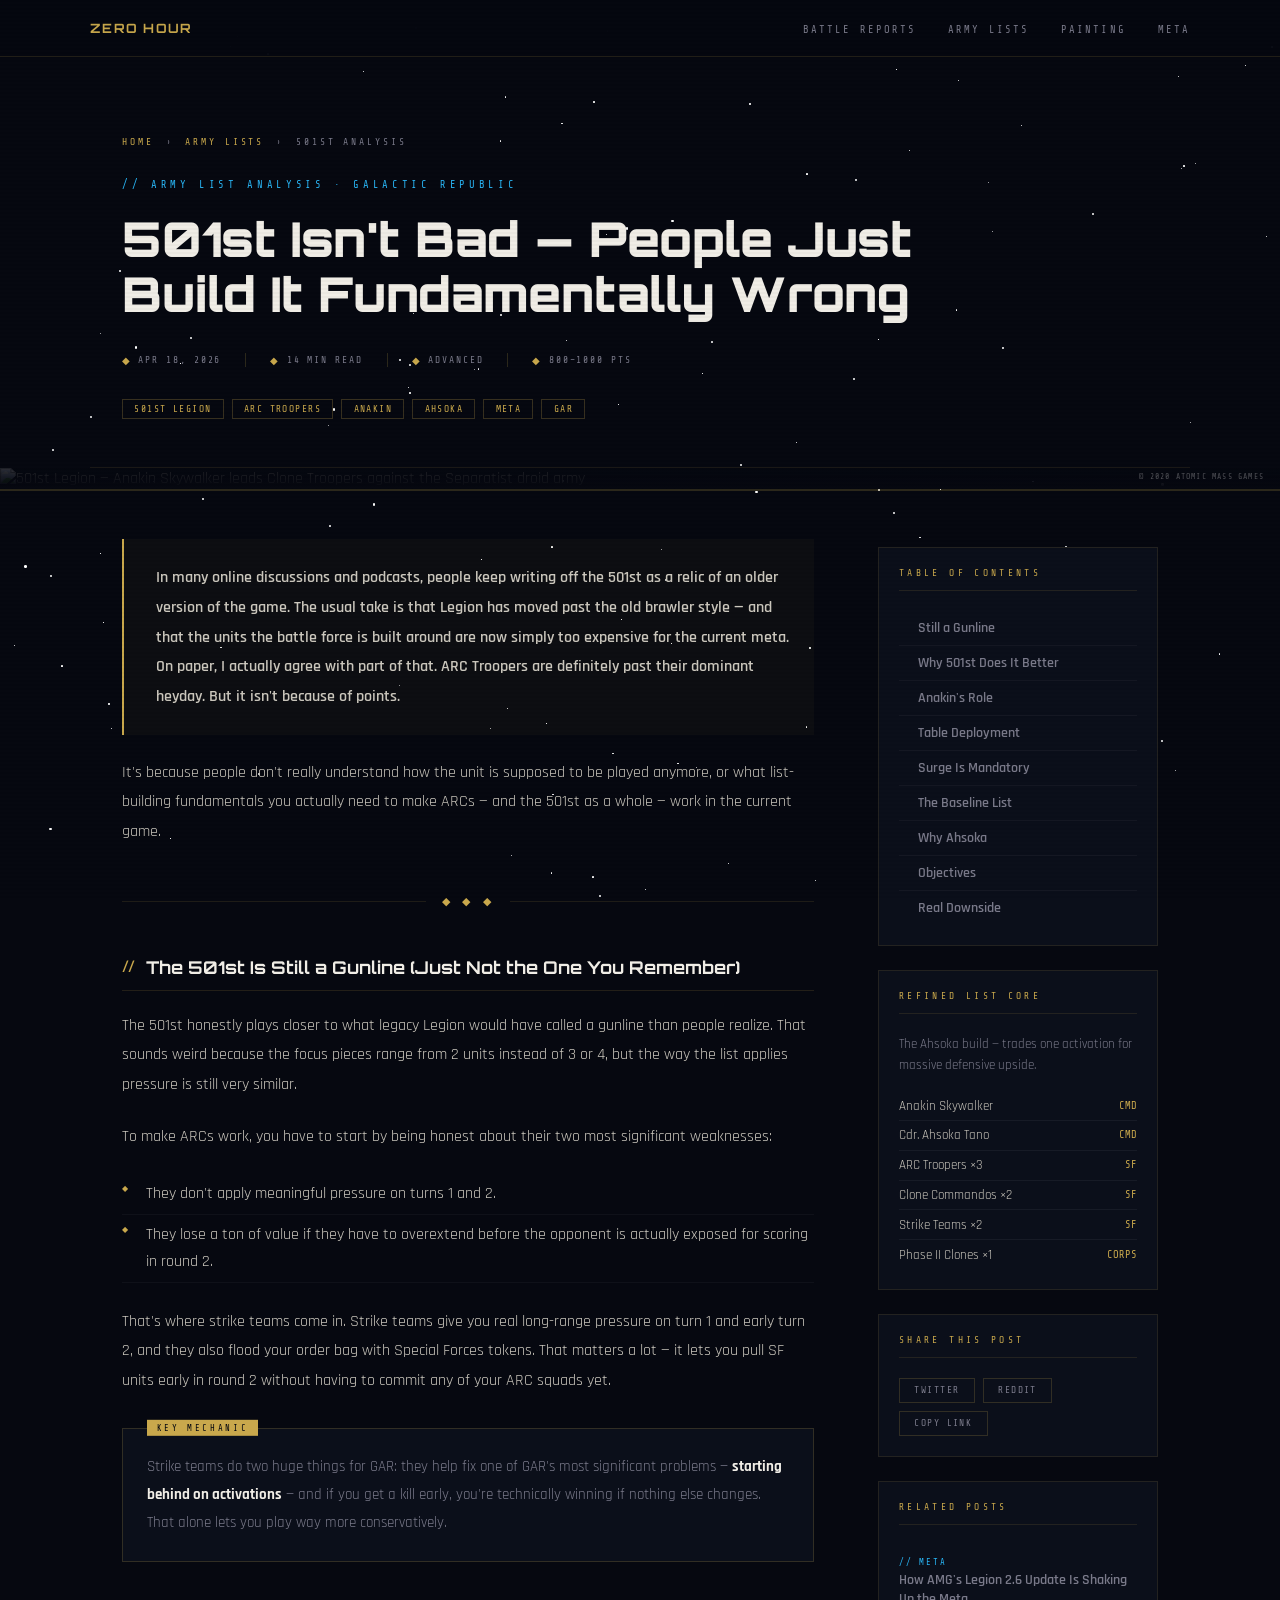
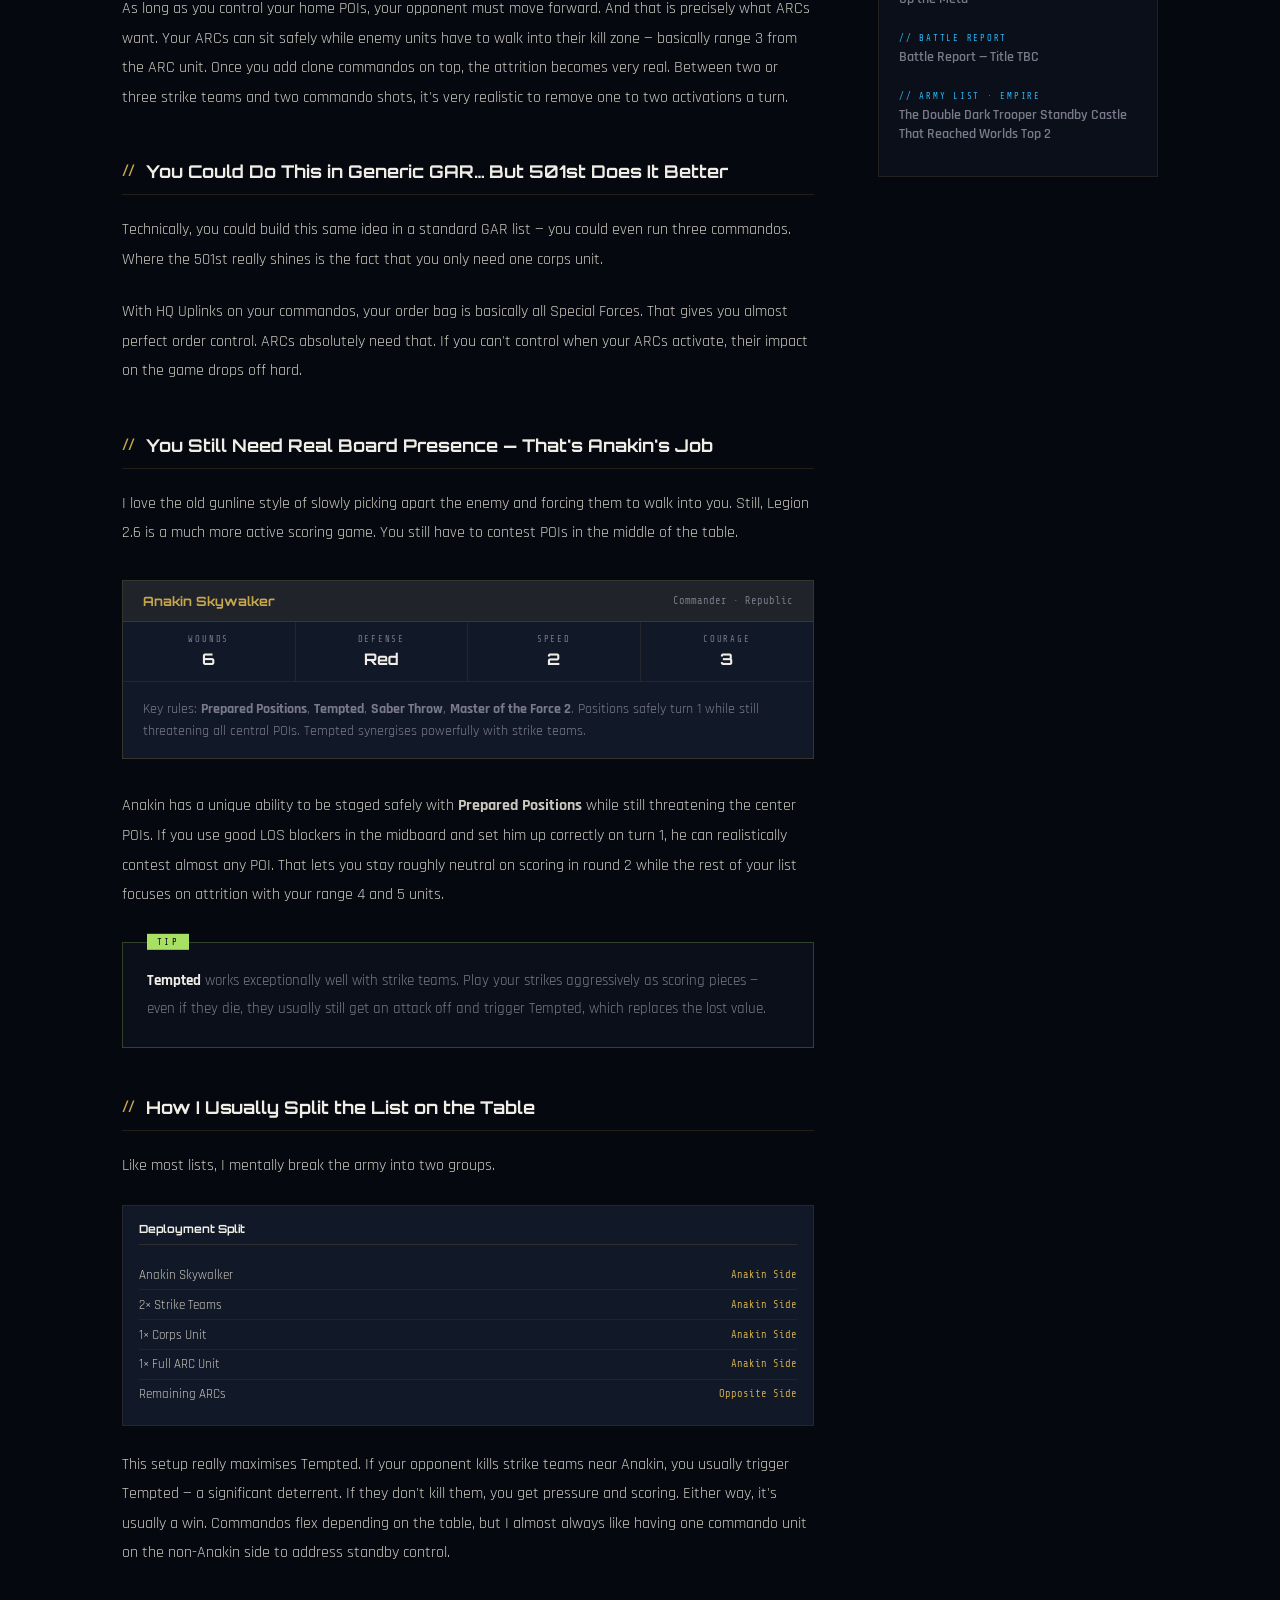
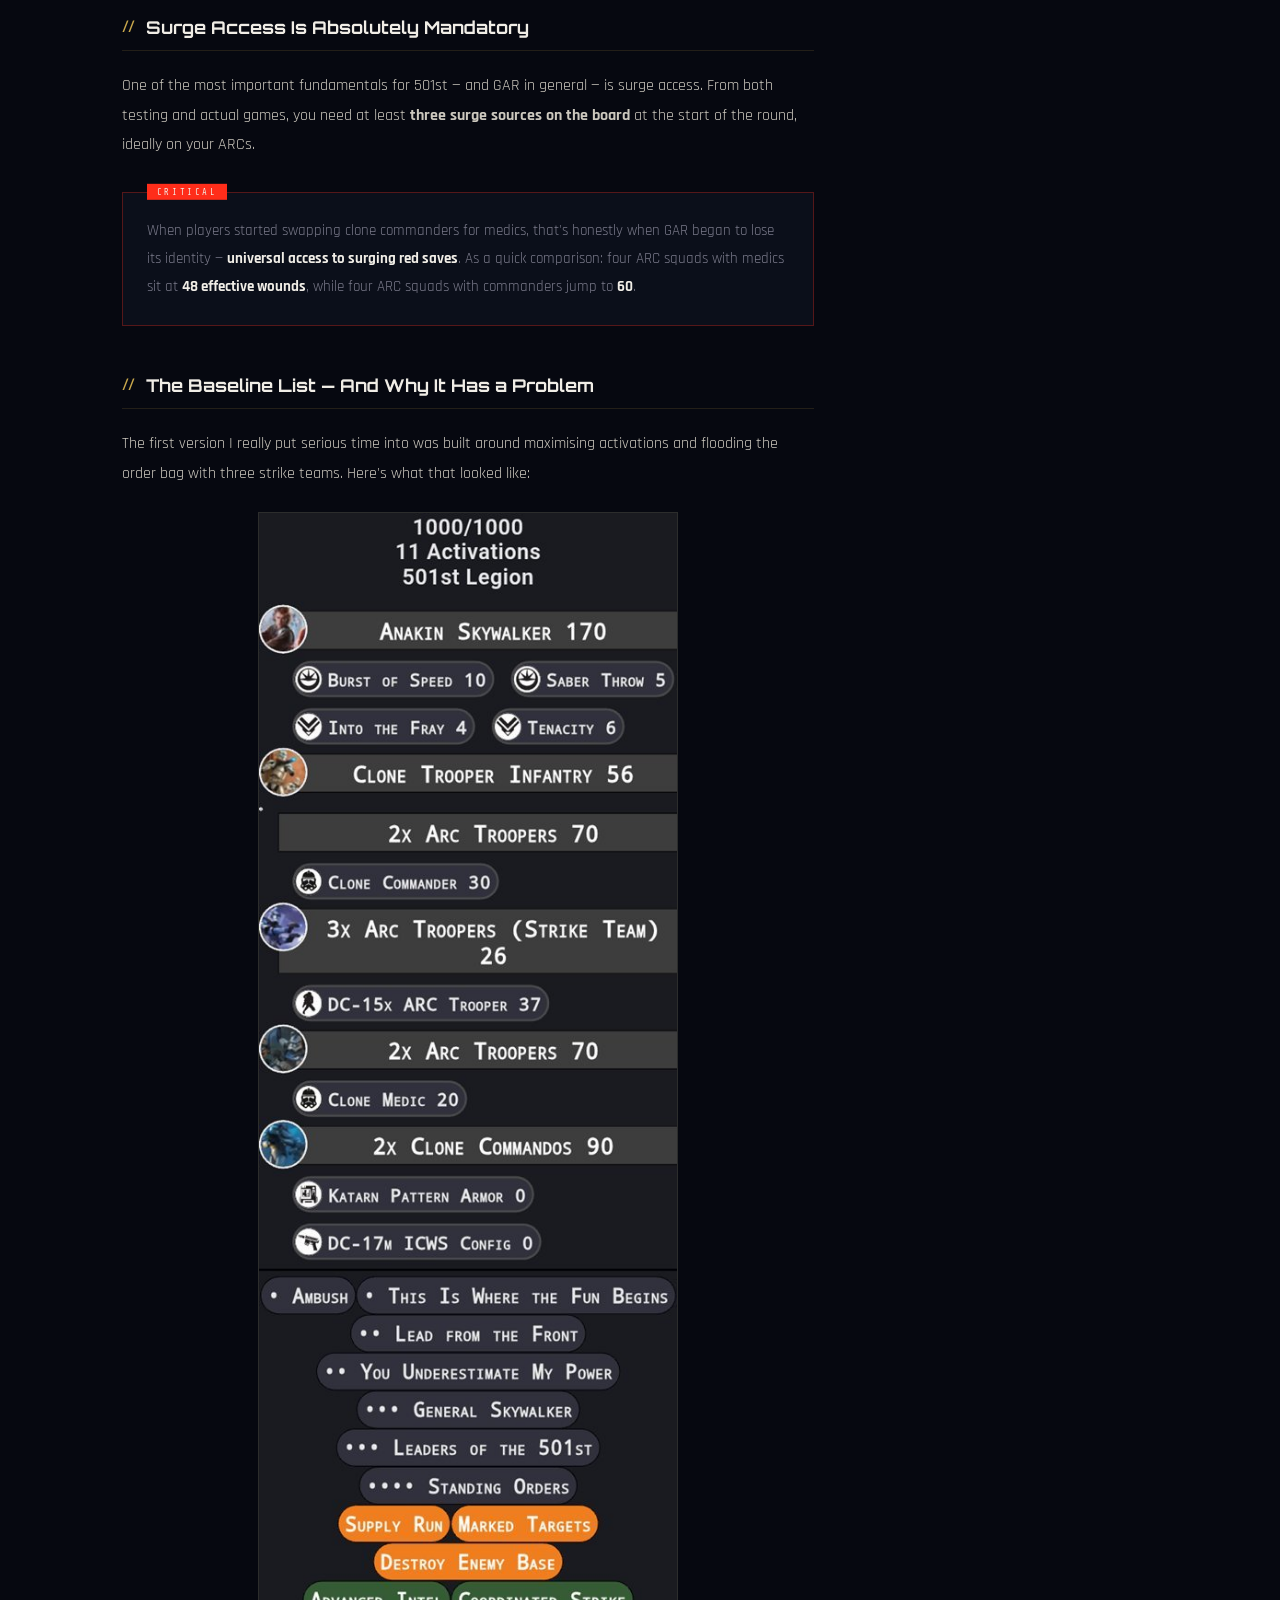
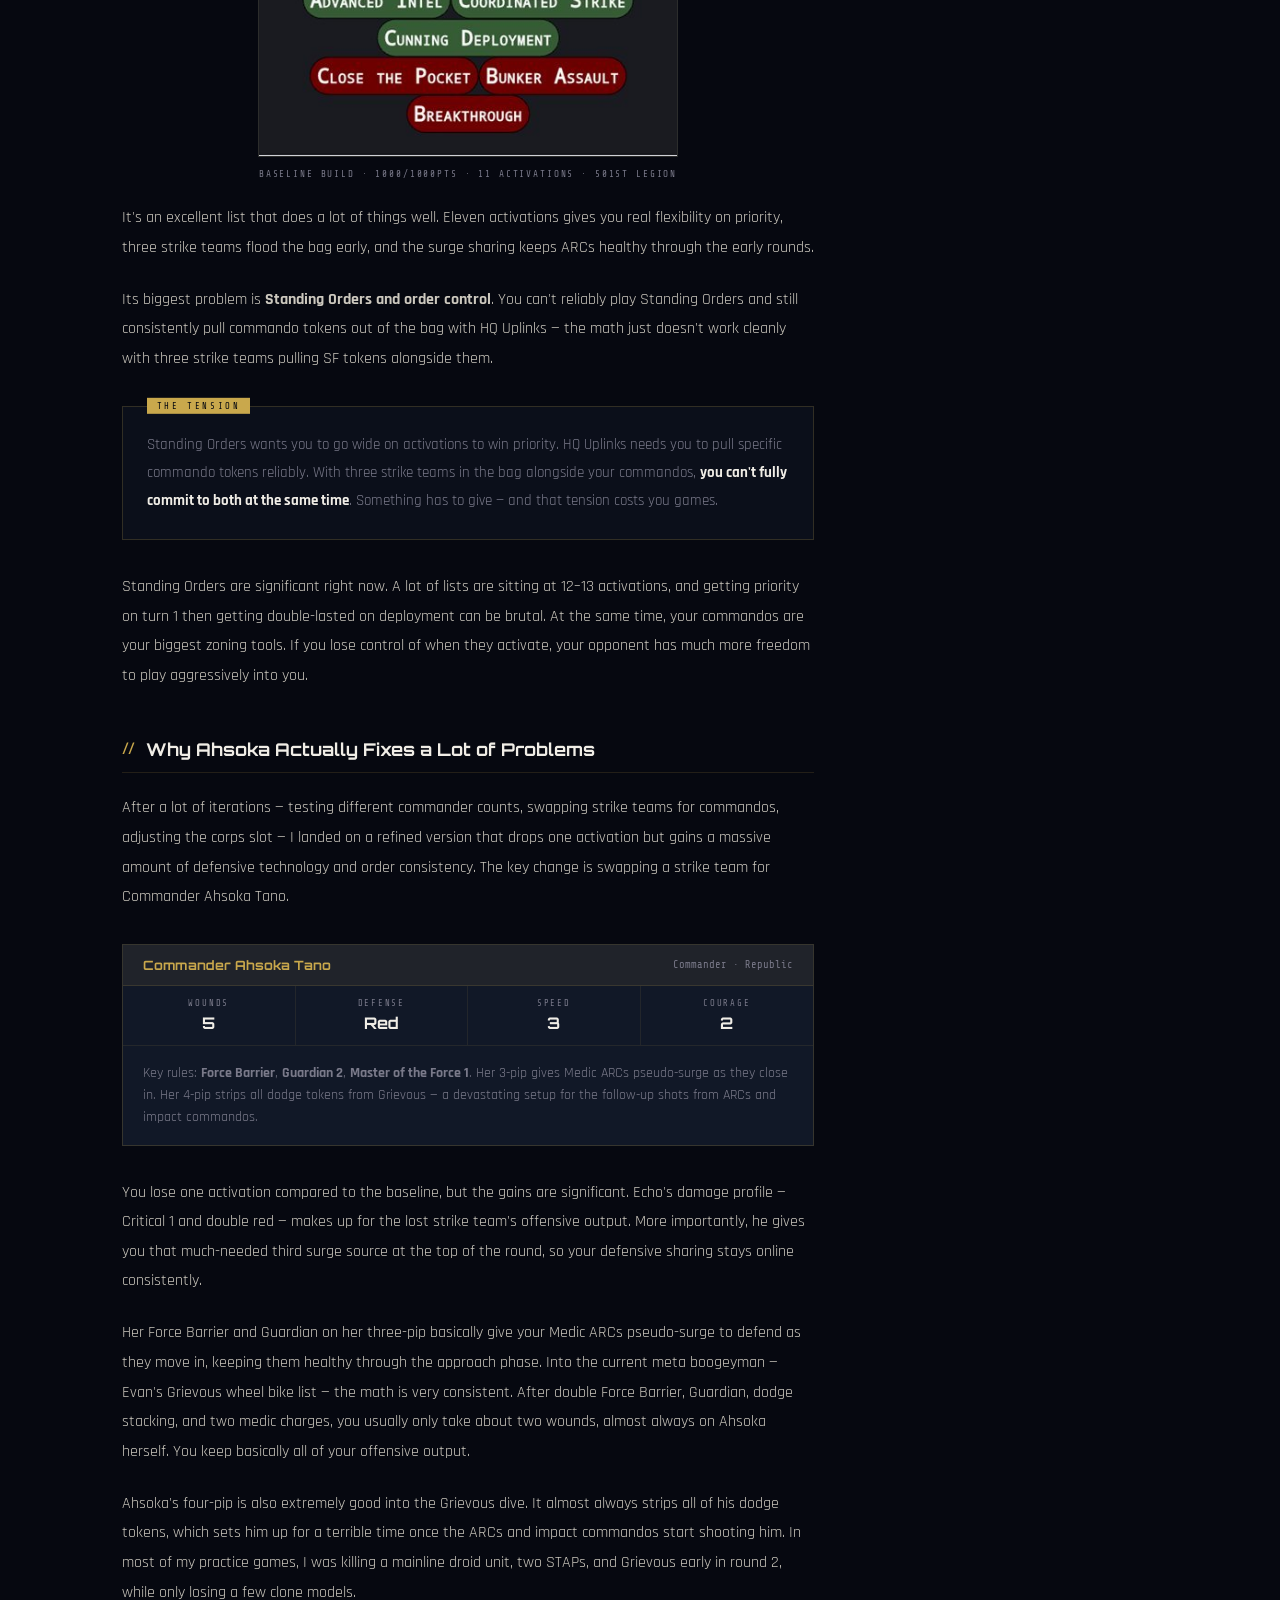
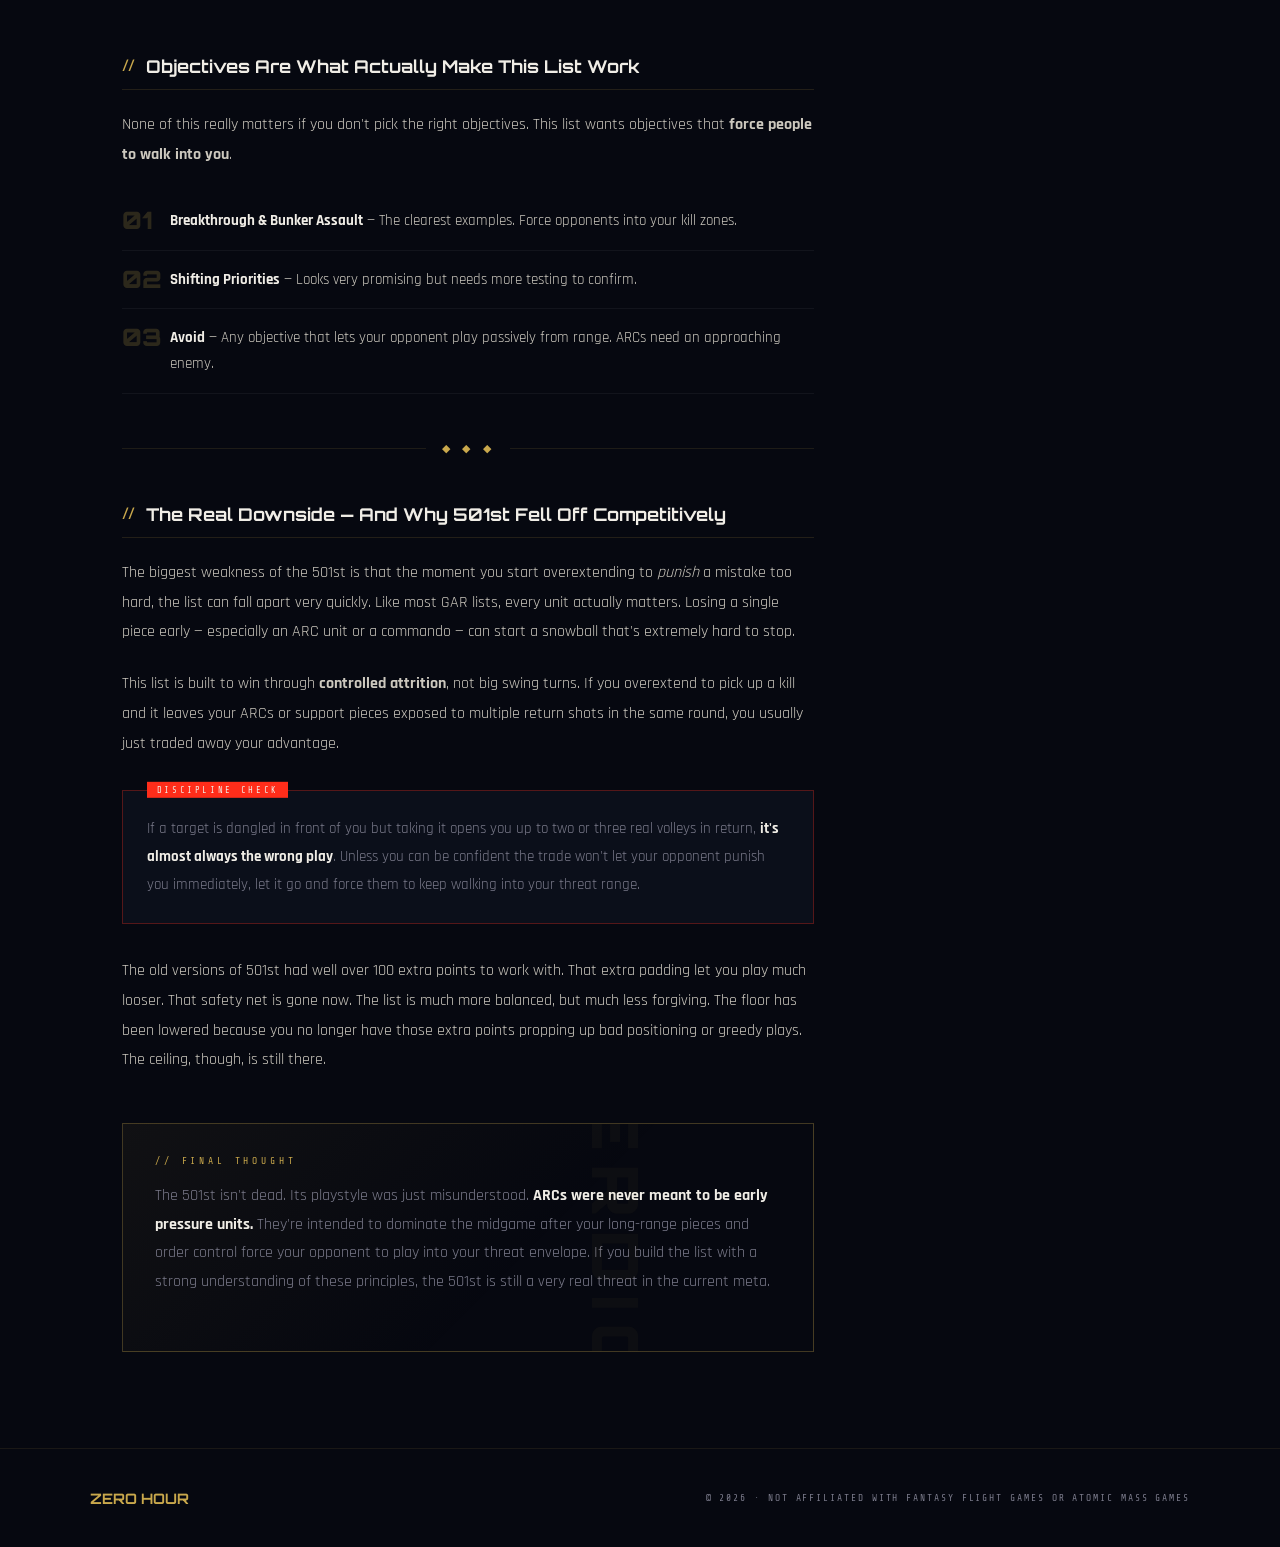
==== army-lists/501st-article.html @ 01aa6ca3 "Add files via upload" ====
<!DOCTYPE html>
<html lang="en">
<head>
<meta charset="UTF-8">
<meta name="viewport" content="width=device-width, initial-scale=1.0">
<title>501st Isn't Bad — Zero Hour</title>
<link href="https://fonts.googleapis.com/css2?family=Orbitron:wght@400;700;900&family=Rajdhani:wght@300;400;600;700&family=Share+Tech+Mono&display=swap" rel="stylesheet">
<link rel="stylesheet" href="../article.css">
</head>
<body>

<div id="starfield"></div>

<!-- NAV -->
<nav>
  <div class="nav-inner">
    <a href="../index.html" class="nav-logo">ZERO HOUR</a>
    <ul class="nav-links">
      <li><a href="../battle-reports/battle-reports.html">Battle Reports</a></li>
      <li><a href="army-lists.html">Army Lists</a></li>
      <li><a href="../painting/painting.html">Painting</a></li>
      <li><a href="../meta/meta.html">Meta</a></li>
    </ul>
  </div>
</nav>

<!-- HERO -->
<div class="article-hero">
  <div class="breadcrumb">
    <a href="../index.html">Home</a>
    <span class="breadcrumb-sep">›</span>
    <a href="army-lists.html">Army Lists</a>
    <span class="breadcrumb-sep">›</span>
    <span>501st Analysis</span>
  </div>

  <p class="article-category">// Army List Analysis · Galactic Republic</p>

  <h1 class="article-title">501st Isn't Bad — People Just Build It Fundamentally Wrong</h1>

  <div class="article-meta-row">
    <div class="meta-chip"><span class="meta-chip-icon">◆</span> APR 18, 2026</div>
    <div class="meta-divider"></div>
    <div class="meta-chip"><span class="meta-chip-icon">◆</span> 14 MIN READ</div>
    <div class="meta-divider"></div>
    <div class="meta-chip"><span class="meta-chip-icon">◆</span> ADVANCED</div>
    <div class="meta-divider"></div>
    <div class="meta-chip"><span class="meta-chip-icon">◆</span> 800–1000 PTS</div>
  </div>

  <div class="article-tags">
    <span class="atag">501st Legion</span>
    <span class="atag">ARC Troopers</span>
    <span class="atag">Anakin</span>
    <span class="atag">Ahsoka</span>
    <span class="atag">Meta</span>
    <span class="atag">GAR</span>
  </div>
</div>

<!-- HERO IMAGE -->
<div class="article-hero-image">
  <img src="../assets/images/501st.jpg" alt="501st Legion — Anakin Skywalker leads Clone Troopers against the Separatist droid army">
  <div class="image-credit">© 2020 ATOMIC MASS GAMES</div>
</div>

<!-- ARTICLE LAYOUT -->
<div class="article-layout">

  <!-- BODY -->
  <article class="article-body">

    <p class="article-lead">In many online discussions and podcasts, people keep writing off the 501st as a relic of an older version of the game. The usual take is that Legion has moved past the old brawler style — and that the units the battle force is built around are now simply too expensive for the current meta. On paper, I actually agree with part of that. ARC Troopers are definitely past their dominant heyday. But it isn't because of points.</p>

    <p>It's because people don't really understand how the unit is supposed to be played anymore, or what list-building fundamentals you actually need to make ARCs — and the 501st as a whole — work in the current game.</p>

    <div class="art-divider">
      <div class="art-divider-line"></div>
      <div class="art-divider-icon">◆ ◆ ◆</div>
      <div class="art-divider-line"></div>
    </div>

    <h2 id="gunline">The 501st Is Still a Gunline (Just Not the One You Remember)</h2>

    <p>The 501st honestly plays closer to what legacy Legion would have called a gunline than people realize. That sounds weird because the focus pieces range from 2 units instead of 3 or 4, but the way the list applies pressure is still very similar.</p>

    <p>To make ARCs work, you have to start by being honest about their two most significant weaknesses:</p>

    <ul>
      <li>They don't apply meaningful pressure on turns 1 and 2.</li>
      <li>They lose a ton of value if they have to overextend before the opponent is actually exposed for scoring in round 2.</li>
    </ul>

    <p>That's where strike teams come in. Strike teams give you real long-range pressure on turn 1 and early turn 2, and they also flood your order bag with Special Forces tokens. That matters a lot — it lets you pull SF units early in round 2 without having to commit any of your ARC squads yet.</p>

    <div class="callout" data-label="KEY MECHANIC">
      <p>Strike teams do two huge things for GAR: they help fix one of GAR's most significant problems — <strong>starting behind on activations</strong> — and if you get a kill early, you're technically winning if nothing else changes. That alone lets you play way more conservatively.</p>
    </div>

    <p>As long as you control your home POIs, your opponent must move forward. And that is precisely what ARCs want. Your ARCs can sit safely while enemy units have to walk into their kill zone — basically range 3 from the ARC unit. Once you add clone commandos on top, the attrition becomes very real. Between two or three strike teams and two commando shots, it's very realistic to remove one to two activations a turn.</p>

    <h2 id="order">You Could Do This in Generic GAR… But 501st Does It Better</h2>

    <p>Technically, you could build this same idea in a standard GAR list — you could even run three commandos. Where the 501st really shines is the fact that you only need one corps unit.</p>

    <p>With HQ Uplinks on your commandos, your order bag is basically all Special Forces. That gives you almost perfect order control. ARCs absolutely need that. If you can't control when your ARCs activate, their impact on the game drops off hard.</p>

    <h2 id="anakin">You Still Need Real Board Presence — That's Anakin's Job</h2>

    <p>I love the old gunline style of slowly picking apart the enemy and forcing them to walk into you. Still, Legion 2.6 is a much more active scoring game. You still have to contest POIs in the middle of the table.</p>

    <div class="stat-block">
      <div class="stat-block-header">
        <span class="stat-block-title">Anakin Skywalker</span>
        <span class="stat-block-pts">Commander · Republic</span>
      </div>
      <div class="stat-grid">
        <div class="stat-cell"><div class="stat-label">Wounds</div><div class="stat-val">6</div></div>
        <div class="stat-cell"><div class="stat-label">Defense</div><div class="stat-val">Red</div></div>
        <div class="stat-cell"><div class="stat-label">Speed</div><div class="stat-val">2</div></div>
        <div class="stat-cell"><div class="stat-label">Courage</div><div class="stat-val">3</div></div>
      </div>
      <div class="stat-body">Key rules: <strong>Prepared Positions</strong>, <strong>Tempted</strong>, <strong>Saber Throw</strong>, <strong>Master of the Force 2</strong>. Positions safely turn 1 while still threatening all central POIs. Tempted synergises powerfully with strike teams.</div>
    </div>

    <p>Anakin has a unique ability to be staged safely with <strong>Prepared Positions</strong> while still threatening the center POIs. If you use good LOS blockers in the midboard and set him up correctly on turn 1, he can realistically contest almost any POI. That lets you stay roughly neutral on scoring in round 2 while the rest of your list focuses on attrition with your range 4 and 5 units.</p>

    <div class="callout callout-tip" data-label="TIP">
      <p><strong>Tempted</strong> works exceptionally well with strike teams. Play your strikes aggressively as scoring pieces — even if they die, they usually still get an attack off and trigger Tempted, which replaces the lost value.</p>
    </div>

    <h2 id="deployment">How I Usually Split the List on the Table</h2>

    <p>Like most lists, I mentally break the army into two groups.</p>

    <div class="list-card">
      <div class="list-card-title">Deployment Split</div>
      <div class="list-entry"><span class="list-entry-name">Anakin Skywalker</span><span class="list-entry-pts">Anakin Side</span></div>
      <div class="list-entry"><span class="list-entry-name">2× Strike Teams</span><span class="list-entry-pts">Anakin Side</span></div>
      <div class="list-entry"><span class="list-entry-name">1× Corps Unit</span><span class="list-entry-pts">Anakin Side</span></div>
      <div class="list-entry"><span class="list-entry-name">1× Full ARC Unit</span><span class="list-entry-pts">Anakin Side</span></div>
      <div class="list-entry"><span class="list-entry-name">Remaining ARCs</span><span class="list-entry-pts">Opposite Side</span></div>
    </div>

    <p>This setup really maximises Tempted. If your opponent kills strike teams near Anakin, you usually trigger Tempted — a significant deterrent. If they don't kill them, you get pressure and scoring. Either way, it's usually a win. Commandos flex depending on the table, but I almost always like having one commando unit on the non-Anakin side to address standby control.</p>

    <h2 id="surge">Surge Access Is Absolutely Mandatory</h2>

    <p>One of the most important fundamentals for 501st — and GAR in general — is surge access. From both testing and actual games, you need at least <strong>three surge sources on the board</strong> at the start of the round, ideally on your ARCs.</p>

    <div class="callout callout-warning" data-label="CRITICAL">
      <p>When players started swapping clone commanders for medics, that's honestly when GAR began to lose its identity — <strong>universal access to surging red saves</strong>. As a quick comparison: four ARC squads with medics sit at <strong>48 effective wounds</strong>, while four ARC squads with commanders jump to <strong>60</strong>.</p>
    </div>

    <h2 id="baseline">The Baseline List — And Why It Has a Problem</h2>

    <p>The first version I really put serious time into was built around maximising activations and flooding the order bag with three strike teams. Here's what that looked like:</p>

    <div class="list-image-wrap">
      <img src="../assets/list-images/list-baseline.png" alt="Baseline 501st list — 1000 points, 11 activations">
      <div class="list-image-caption">Baseline build · 1000/1000pts · 11 Activations · 501st Legion</div>
    </div>

    <p>It's an excellent list that does a lot of things well. Eleven activations gives you real flexibility on priority, three strike teams flood the bag early, and the surge sharing keeps ARCs healthy through the early rounds.</p>

    <p>Its biggest problem is <strong>Standing Orders and order control</strong>. You can't reliably play Standing Orders and still consistently pull commando tokens out of the bag with HQ Uplinks — the math just doesn't work cleanly with three strike teams pulling SF tokens alongside them.</p>

    <div class="callout" data-label="THE TENSION">
      <p>Standing Orders wants you to go wide on activations to win priority. HQ Uplinks needs you to pull specific commando tokens reliably. With three strike teams in the bag alongside your commandos, <strong>you can't fully commit to both at the same time</strong>. Something has to give — and that tension costs you games.</p>
    </div>

    <p>Standing Orders are significant right now. A lot of lists are sitting at 12–13 activations, and getting priority on turn 1 then getting double-lasted on deployment can be brutal. At the same time, your commandos are your biggest zoning tools. If you lose control of when they activate, your opponent has much more freedom to play aggressively into you.</p>

    <h2 id="ahsoka">Why Ahsoka Actually Fixes a Lot of Problems</h2>

    <p>After a lot of iterations — testing different commander counts, swapping strike teams for commandos, adjusting the corps slot — I landed on a refined version that drops one activation but gains a massive amount of defensive technology and order consistency. The key change is swapping a strike team for Commander Ahsoka Tano.</p>

    <div class="stat-block">
      <div class="stat-block-header">
        <span class="stat-block-title">Commander Ahsoka Tano</span>
        <span class="stat-block-pts">Commander · Republic</span>
      </div>
      <div class="stat-grid">
        <div class="stat-cell"><div class="stat-label">Wounds</div><div class="stat-val">5</div></div>
        <div class="stat-cell"><div class="stat-label">Defense</div><div class="stat-val">Red</div></div>
        <div class="stat-cell"><div class="stat-label">Speed</div><div class="stat-val">3</div></div>
        <div class="stat-cell"><div class="stat-label">Courage</div><div class="stat-val">2</div></div>
      </div>
      <div class="stat-body">Key rules: <strong>Force Barrier</strong>, <strong>Guardian 2</strong>, <strong>Master of the Force 1</strong>. Her 3-pip gives Medic ARCs pseudo-surge as they close in. Her 4-pip strips all dodge tokens from Grievous — a devastating setup for the follow-up shots from ARCs and impact commandos.</div>
    </div>

    <p>You lose one activation compared to the baseline, but the gains are significant. Echo's damage profile — Critical 1 and double red — makes up for the lost strike team's offensive output. More importantly, he gives you that much-needed third surge source at the top of the round, so your defensive sharing stays online consistently.</p>

    <p>Her Force Barrier and Guardian on her three-pip basically give your Medic ARCs pseudo-surge to defend as they move in, keeping them healthy through the approach phase. Into the current meta boogeyman — Evan's Grievous wheel bike list — the math is very consistent. After double Force Barrier, Guardian, dodge stacking, and two medic charges, you usually only take about two wounds, almost always on Ahsoka herself. You keep basically all of your offensive output.</p>

    <p>Ahsoka's four-pip is also extremely good into the Grievous dive. It almost always strips all of his dodge tokens, which sets him up for a terrible time once the ARCs and impact commandos start shooting him. In most of my practice games, I was killing a mainline droid unit, two STAPs, and Grievous early in round 2, while only losing a few clone models.</p>

    <h2 id="objectives">Objectives Are What Actually Make This List Work</h2>

    <p>None of this really matters if you don't pick the right objectives. This list wants objectives that <strong>force people to walk into you</strong>.</p>

    <div class="key-point">
      <div class="key-num">01</div>
      <div class="key-text"><strong>Breakthrough & Bunker Assault</strong> — The clearest examples. Force opponents into your kill zones.</div>
    </div>
    <div class="key-point">
      <div class="key-num">02</div>
      <div class="key-text"><strong>Shifting Priorities</strong> — Looks very promising but needs more testing to confirm.</div>
    </div>
    <div class="key-point">
      <div class="key-num">03</div>
      <div class="key-text"><strong>Avoid</strong> — Any objective that lets your opponent play passively from range. ARCs need an approaching enemy.</div>
    </div>

    <div class="art-divider">
      <div class="art-divider-line"></div>
      <div class="art-divider-icon">◆ ◆ ◆</div>
      <div class="art-divider-line"></div>
    </div>

    <h2 id="downside">The Real Downside — And Why 501st Fell Off Competitively</h2>

    <p>The biggest weakness of the 501st is that the moment you start overextending to <em>punish</em> a mistake too hard, the list can fall apart very quickly. Like most GAR lists, every unit actually matters. Losing a single piece early — especially an ARC unit or a commando — can start a snowball that's extremely hard to stop.</p>

    <p>This list is built to win through <strong>controlled attrition</strong>, not big swing turns. If you overextend to pick up a kill and it leaves your ARCs or support pieces exposed to multiple return shots in the same round, you usually just traded away your advantage.</p>

    <div class="callout callout-warning" data-label="DISCIPLINE CHECK">
      <p>If a target is dangled in front of you but taking it opens you up to two or three real volleys in return, <strong>it's almost always the wrong play</strong>. Unless you can be confident the trade won't let your opponent punish you immediately, let it go and force them to keep walking into your threat range.</p>
    </div>

    <p>The old versions of 501st had well over 100 extra points to work with. That extra padding let you play much looser. That safety net is gone now. The list is much more balanced, but much less forgiving. The floor has been lowered because you no longer have those extra points propping up bad positioning or greedy plays. The ceiling, though, is still there.</p>

    <div class="verdict">
      <div class="verdict-label">// Final Thought</div>
      <p>The 501st isn't dead. Its playstyle was just misunderstood. <strong>ARCs were never meant to be early pressure units.</strong> They're intended to dominate the midgame after your long-range pieces and order control force your opponent to play into your threat envelope. If you build the list with a strong understanding of these principles, the 501st is still a very real threat in the current meta.</p>
    </div>

  </article>

  <!-- SIDEBAR -->
  <aside class="article-sidebar">
    <div class="sidebar-widget">
      <div class="widget-label">Table of Contents</div>
      <ul class="toc-list">
        <li class="toc-item"><a href="#gunline">Still a Gunline</a></li>
        <li class="toc-item"><a href="#order">Why 501st Does It Better</a></li>
        <li class="toc-item"><a href="#anakin">Anakin's Role</a></li>
        <li class="toc-item"><a href="#deployment">Table Deployment</a></li>
        <li class="toc-item"><a href="#surge">Surge Is Mandatory</a></li>
        <li class="toc-item"><a href="#baseline">The Baseline List</a></li>
        <li class="toc-item"><a href="#ahsoka">Why Ahsoka</a></li>
        <li class="toc-item"><a href="#objectives">Objectives</a></li>
        <li class="toc-item"><a href="#downside">Real Downside</a></li>
      </ul>
    </div>

    <div class="sidebar-widget">
      <div class="widget-label">Refined List Core</div>
      <div style="font-size:0.8rem;color:var(--text-dim);margin-bottom:1rem;line-height:1.6;">The Ahsoka build — trades one activation for massive defensive upside.</div>
      <div class="list-entry"><span class="list-entry-name">Anakin Skywalker</span><span class="list-entry-pts">CMD</span></div>
      <div class="list-entry"><span class="list-entry-name">Cdr. Ahsoka Tano</span><span class="list-entry-pts">CMD</span></div>
      <div class="list-entry"><span class="list-entry-name">ARC Troopers ×3</span><span class="list-entry-pts">SF</span></div>
      <div class="list-entry"><span class="list-entry-name">Clone Commandos ×2</span><span class="list-entry-pts">SF</span></div>
      <div class="list-entry"><span class="list-entry-name">Strike Teams ×2</span><span class="list-entry-pts">SF</span></div>
      <div class="list-entry"><span class="list-entry-name">Phase II Clones ×1</span><span class="list-entry-pts">CORPS</span></div>
    </div>

    <div class="sidebar-widget">
      <div class="widget-label">Share This Post</div>
      <div class="share-row">
        <button class="share-btn">Twitter</button>
        <button class="share-btn">Reddit</button>
        <button class="share-btn">Copy Link</button>
      </div>
    </div>

    <div class="sidebar-widget">
      <div class="widget-label">Related Posts</div>
      <a href="../pages/meta-pending.html" style="text-decoration:none;">
        <div class="related-post">
          <div class="related-cat">// Meta</div>
          <div class="related-title">How AMG's Legion 2.6 Update Is Shaking Up the Meta</div>
        </div>
      </a>
      <a href="../pages/battle-report-pending.html" style="text-decoration:none;">
        <div class="related-post">
          <div class="related-cat">// Battle Report</div>
          <div class="related-title">Battle Report — Title TBC</div>
        </div>
      </a>
      <a href="../pages/darktrooper-pending.html" style="text-decoration:none;">
        <div class="related-post">
          <div class="related-cat">// Army List · Empire</div>
          <div class="related-title">The Double Dark Trooper Standby Castle That Reached Worlds Top 2</div>
        </div>
      </a>
    </div>
  </aside>

</div>

<footer>
  <div class="footer-inner">
    <div class="footer-logo">ZERO HOUR</div>
    <div class="footer-copy">© 2026 · NOT AFFILIATED WITH FANTASY FLIGHT GAMES OR ATOMIC MASS GAMES</div>
  </div>
</footer>

<script>
  const sf = document.getElementById('starfield');
  for (let i = 0; i < 120; i++) {
    const s = document.createElement('div');
    s.className = 'star';
    const sz = Math.random() * 2 + 0.4;
    s.style.cssText = `width:${sz}px;height:${sz}px;left:${Math.random()*100}%;top:${Math.random()*100}%;--d:${(Math.random()*5+2).toFixed(1)}s;--delay:-${(Math.random()*8).toFixed(1)}s;--min:${(Math.random()*0.1).toFixed(2)};--max:${(Math.random()*0.5+0.2).toFixed(2)};`;
    sf.appendChild(s);
  }
  const obs = new IntersectionObserver(entries => {
    entries.forEach(e => {
      if (e.isIntersecting) {
        e.target.style.opacity = '1';
        e.target.style.transform = 'translateY(0)';
        obs.unobserve(e.target);
      }
    });
  }, { threshold: 0.1 });
  document.querySelectorAll('.callout, .stat-block, .verdict, .list-card, .list-image-wrap').forEach(el => {
    el.style.opacity = '0';
    el.style.transform = 'translateY(16px)';
    el.style.transition = 'opacity 0.5s ease, transform 0.5s ease';
    obs.observe(el);
  });
  const sections = document.querySelectorAll('[id]');
  const tocLinks = document.querySelectorAll('.toc-item a');
  window.addEventListener('scroll', () => {
    let current = '';
    sections.forEach(s => { if (window.scrollY >= s.offsetTop - 120) current = s.id; });
    tocLinks.forEach(a => { a.style.color = a.getAttribute('href') === `#${current}` ? 'var(--gold)' : ''; });
  });
</script>
</body>
</html>
---- article.css ----
/*
 * ZERO HOUR — Star Wars Legion Blog
 * Shared Article Stylesheet
 * Link this file in every article: <link rel="stylesheet" href="article.css">
 * Also link Google Fonts in your <head>:
 * <link href="https://fonts.googleapis.com/css2?family=Orbitron:wght@400;700;900&family=Rajdhani:wght@300;400;600;700&family=Share+Tech+Mono&display=swap" rel="stylesheet">
 */

/* ============================================================
   TOKENS & RESET
============================================================ */
*, *::before, *::after { box-sizing: border-box; margin: 0; padding: 0; }

:root {
  --gold: #c9a84c;
  --gold-bright: #f0cc6e;
  --red: #c0392b;
  --red-glow: #ff2d1a;
  --blue-glow: #29b6f6;
  --green: #a8e063;
  --dark: #060810;
  --dark2: #0b0f1a;
  --dark3: #111827;
  --text: #ccc8be;
  --text-dim: #7a7a8a;
  --white: #f0ede6;
}

html { scroll-behavior: smooth; }
body { font-family: 'Rajdhani', sans-serif; background: var(--dark); color: var(--text); overflow-x: hidden; }

/* ============================================================
   SCANLINES
============================================================ */
body::after {
  content: '';
  position: fixed; inset: 0; z-index: 1000; pointer-events: none;
  background: repeating-linear-gradient(0deg, transparent, transparent 2px, rgba(0,0,0,0.025) 2px, rgba(0,0,0,0.025) 4px);
}

/* ============================================================
   STARFIELD
============================================================ */
#starfield { position: fixed; inset: 0; z-index: 0; pointer-events: none; }
.star { position: absolute; border-radius: 50%; background: white; animation: twinkle var(--d, 3s) ease-in-out infinite var(--delay, 0s); }
@keyframes twinkle { 0%,100%{opacity:var(--min,0.1)} 50%{opacity:var(--max,0.7)} }

/* ============================================================
   NAV
============================================================ */
nav {
  position: sticky; top: 0; z-index: 100;
  background: rgba(6,8,16,0.95);
  backdrop-filter: blur(20px);
  border-bottom: 1px solid rgba(201,168,76,0.15);
  padding: 0 2rem;
}
.nav-inner { max-width: 1100px; margin: 0 auto; display: flex; align-items: center; justify-content: space-between; height: 56px; }
.nav-logo { font-family: 'Orbitron', monospace; font-size: 0.8rem; font-weight: 700; letter-spacing: 0.1em; color: var(--gold); text-decoration: none; }
.nav-links { display: flex; gap: 2rem; list-style: none; }
.nav-links a { font-family: 'Share Tech Mono', monospace; font-size: 0.65rem; letter-spacing: 0.2em; text-transform: uppercase; color: var(--text-dim); text-decoration: none; transition: color 0.2s; }
.nav-links a:hover { color: var(--gold); }

/* ============================================================
   ARTICLE HERO
============================================================ */
.article-hero { position: relative; z-index: 10; padding: 5rem 2rem 3rem; max-width: 1100px; margin: 0 auto; border-bottom: 1px solid rgba(201,168,76,0.1); }

.breadcrumb { font-family: 'Share Tech Mono', monospace; font-size: 0.6rem; letter-spacing: 0.3em; color: var(--text-dim); text-transform: uppercase; margin-bottom: 2rem; display: flex; align-items: center; gap: 0.75rem; }
.breadcrumb a { color: var(--gold); text-decoration: none; }
.breadcrumb-sep { color: var(--text-dim); }

.article-category { font-family: 'Share Tech Mono', monospace; font-size: 0.65rem; letter-spacing: 0.35em; color: var(--blue-glow); text-transform: uppercase; margin-bottom: 1.25rem; }

.article-title { font-family: 'Orbitron', monospace; font-size: clamp(1.6rem, 4vw, 3rem); font-weight: 900; line-height: 1.15; color: var(--white); max-width: 800px; margin-bottom: 2rem; opacity: 0; animation: fadeUp 0.7s ease forwards 0.1s; }

.article-meta-row { display: flex; flex-wrap: wrap; align-items: center; gap: 1.5rem; margin-bottom: 2rem; opacity: 0; animation: fadeUp 0.7s ease forwards 0.25s; }
.meta-chip { font-family: 'Share Tech Mono', monospace; font-size: 0.6rem; letter-spacing: 0.2em; color: var(--text-dim); text-transform: uppercase; display: flex; align-items: center; gap: 0.4rem; }
.meta-chip-icon { color: var(--gold); }
.meta-divider { width: 1px; height: 14px; background: rgba(201,168,76,0.2); }

.article-tags { display: flex; gap: 0.5rem; flex-wrap: wrap; opacity: 0; animation: fadeUp 0.7s ease forwards 0.4s; }
.atag { font-family: 'Share Tech Mono', monospace; font-size: 0.6rem; letter-spacing: 0.15em; padding: 0.25rem 0.7rem; border: 1px solid rgba(201,168,76,0.25); color: var(--gold); text-transform: uppercase; }

@keyframes fadeUp { from{opacity:0;transform:translateY(14px)} to{opacity:1;transform:translateY(0)} }

/* ============================================================
   HERO IMAGE
============================================================ */
.article-hero-image { position: relative; z-index: 10; width: 100%; max-height: 520px; overflow: hidden; border-bottom: 2px solid rgba(201,168,76,0.2); }
.article-hero-image img { width: 100%; height: 100%; object-fit: cover; object-position: center 30%; display: block; filter: brightness(0.92) contrast(1.05); }
.article-hero-image::after { content: ''; position: absolute; bottom: 0; left: 0; right: 0; height: 120px; background: linear-gradient(to bottom, transparent, var(--dark)); pointer-events: none; }
.image-credit { position: absolute; bottom: 0.5rem; right: 1rem; z-index: 2; font-family: 'Share Tech Mono', monospace; font-size: 0.5rem; letter-spacing: 0.15em; color: rgba(255,255,255,0.3); }

/* ============================================================
   ARTICLE LAYOUT
============================================================ */
.article-layout { max-width: 1100px; margin: 0 auto; display: grid; grid-template-columns: 1fr 280px; gap: 4rem; padding: 3rem 2rem 6rem; position: relative; z-index: 10; }
.article-body { max-width: 720px; }

/* ============================================================
   BODY TYPOGRAPHY
============================================================ */
.article-lead { font-size: 1.15rem; line-height: 1.8; color: var(--text); padding: 1.5rem 1.5rem 1.5rem 2rem; border-left: 2px solid var(--gold); background: rgba(201,168,76,0.04); margin-bottom: 2.5rem; font-weight: 600; }
.article-body p { font-size: 1rem; line-height: 1.85; color: var(--text); margin-bottom: 1.4rem; }

/* Section headers */
.article-body h2 { font-family: 'Orbitron', monospace; font-size: 1.1rem; font-weight: 700; color: var(--white); margin: 3rem 0 1.25rem; padding-bottom: 0.75rem; border-bottom: 1px solid rgba(201,168,76,0.15); display: flex; align-items: center; gap: 0.75rem; }
.article-body h2::before { content: '//'; font-family: 'Share Tech Mono', monospace; font-size: 0.75rem; color: var(--gold); flex-shrink: 0; }

/* Bullet lists */
.article-body ul { margin: 1rem 0 1.5rem 0; list-style: none; }
.article-body ul li { font-size: 1rem; line-height: 1.7; color: var(--text); padding: 0.4rem 0 0.4rem 1.5rem; position: relative; border-bottom: 1px solid rgba(255,255,255,0.04); }
.article-body ul li::before { content: '◆'; position: absolute; left: 0; color: var(--gold); font-size: 0.5rem; top: 0.6rem; }

/* ============================================================
   CALLOUT BOXES
   Usage: <div class="callout" data-label="KEY MECHANIC">
          <div class="callout callout-warning" data-label="WARNING">
          <div class="callout callout-tip" data-label="TIP">
============================================================ */
.callout { border: 1px solid rgba(201,168,76,0.2); background: var(--dark2); padding: 1.5rem; margin: 2rem 0; position: relative; }
.callout::before { content: attr(data-label); position: absolute; top: -1px; left: 1.5rem; transform: translateY(-50%); font-family: 'Share Tech Mono', monospace; font-size: 0.55rem; letter-spacing: 0.3em; padding: 0.2rem 0.6rem; background: var(--gold); color: var(--dark); text-transform: uppercase; }
.callout p { margin-bottom: 0; font-size: 0.95rem; color: var(--text-dim); }
.callout strong { color: var(--white); }

.callout-warning { border-color: rgba(255,45,26,0.3); }
.callout-warning::before { background: var(--red-glow); color: var(--white); }

.callout-tip { border-color: rgba(168,224,99,0.25); }
.callout-tip::before { background: var(--green); color: var(--dark); }

/* ============================================================
   UNIT STAT BLOCK
   Usage: copy the .stat-block HTML structure
============================================================ */
.stat-block { border: 1px solid rgba(201,168,76,0.2); background: var(--dark3); margin: 2rem 0; overflow: hidden; }
.stat-block-header { background: rgba(201,168,76,0.08); padding: 0.75rem 1.25rem; display: flex; align-items: center; justify-content: space-between; border-bottom: 1px solid rgba(201,168,76,0.15); }
.stat-block-title { font-family: 'Orbitron', monospace; font-size: 0.8rem; font-weight: 700; color: var(--gold); }
.stat-block-pts { font-family: 'Share Tech Mono', monospace; font-size: 0.65rem; color: var(--text-dim); }
.stat-grid { display: grid; grid-template-columns: repeat(4, 1fr); border-bottom: 1px solid rgba(201,168,76,0.1); }
.stat-cell { padding: 0.75rem 1rem; text-align: center; border-right: 1px solid rgba(201,168,76,0.1); }
.stat-cell:last-child { border-right: none; }
.stat-label { font-family: 'Share Tech Mono', monospace; font-size: 0.55rem; letter-spacing: 0.2em; color: var(--text-dim); text-transform: uppercase; margin-bottom: 0.3rem; }
.stat-val { font-family: 'Orbitron', monospace; font-size: 1rem; font-weight: 700; color: var(--white); }
.stat-body { padding: 1rem 1.25rem; font-size: 0.875rem; color: var(--text-dim); line-height: 1.6; }

/* ============================================================
   ARMY LIST CARD
   Usage: <div class="list-card"><div class="list-card-title">...</div>
          <div class="list-entry"><span class="list-entry-name">Unit</span><span class="list-entry-pts">CMD</span></div>
============================================================ */
.list-card { background: var(--dark3); border: 1px solid rgba(201,168,76,0.1); padding: 1rem; margin: 1.5rem 0; }
.list-card-title { font-family: 'Orbitron', monospace; font-size: 0.7rem; font-weight: 700; color: var(--white); margin-bottom: 1rem; padding-bottom: 0.5rem; border-bottom: 1px solid rgba(201,168,76,0.15); }
.list-entry { display: flex; justify-content: space-between; align-items: center; padding: 0.4rem 0; border-bottom: 1px solid rgba(255,255,255,0.05); font-size: 0.8rem; }
.list-entry:last-child { border-bottom: none; }
.list-entry-name { color: var(--text); }
.list-entry-pts { font-family: 'Share Tech Mono', monospace; font-size: 0.65rem; color: var(--gold); }

/* ============================================================
   LIST IMAGE
   Usage: <div class="list-image-wrap"><img src="..." alt="..."><div class="list-image-caption">...</div></div>
============================================================ */
.list-image-wrap { margin: 1.5rem 0; display: flex; flex-direction: column; align-items: center; gap: 0.75rem; }
.list-image-wrap img { max-width: 420px; width: 100%; border: 1px solid rgba(201,168,76,0.15); background: var(--dark3); }
.list-image-caption { font-family: 'Share Tech Mono', monospace; font-size: 0.58rem; letter-spacing: 0.2em; color: var(--text-dim); text-align: center; text-transform: uppercase; }

/* ============================================================
   KEY POINTS (numbered)
   Usage: <div class="key-point"><div class="key-num">01</div><div class="key-text">...</div></div>
============================================================ */
.key-point { display: flex; gap: 1rem; padding: 1rem 0; border-bottom: 1px solid rgba(255,255,255,0.05); }
.key-point:last-child { border-bottom: none; }
.key-num { font-family: 'Orbitron', monospace; font-size: 1.5rem; font-weight: 900; color: rgba(201,168,76,0.2); flex-shrink: 0; width: 2rem; line-height: 1; }
.key-text { font-size: 0.95rem; line-height: 1.7; color: var(--text); }
.key-text strong { color: var(--white); }

/* ============================================================
   SECTION DIVIDER
   Usage: <div class="art-divider"><div class="art-divider-line"></div><div class="art-divider-icon">◆ ◆ ◆</div><div class="art-divider-line"></div></div>
============================================================ */
.art-divider { display: flex; align-items: center; gap: 1rem; margin: 3rem 0; }
.art-divider-line { flex: 1; height: 1px; background: rgba(201,168,76,0.12); }
.art-divider-icon { color: var(--gold); font-size: 0.7rem; letter-spacing: 0.3em; font-family: 'Share Tech Mono', monospace; }

/* ============================================================
   VERDICT / CONCLUSION BOX
   Usage: <div class="verdict"><div class="verdict-label">// Final Thought</div><p>...</p></div>
============================================================ */
.verdict { border: 1px solid rgba(201,168,76,0.3); background: linear-gradient(135deg, rgba(201,168,76,0.06) 0%, transparent 60%); padding: 2rem; margin-top: 3rem; position: relative; overflow: hidden; }
.verdict::after { content: 'VERDICT'; position: absolute; right: -1rem; top: 50%; transform: translateY(-50%) rotate(90deg); font-family: 'Orbitron', monospace; font-size: 4rem; font-weight: 900; color: rgba(201,168,76,0.04); letter-spacing: 0.2em; white-space: nowrap; }
.verdict-label { font-family: 'Share Tech Mono', monospace; font-size: 0.6rem; letter-spacing: 0.4em; color: var(--gold); text-transform: uppercase; margin-bottom: 1rem; }
.verdict p { font-size: 1rem; line-height: 1.8; color: var(--text-dim); }
.verdict p strong { color: var(--white); }

/* ============================================================
   SIDEBAR
============================================================ */
.article-sidebar { padding-top: 0.5rem; }
.sidebar-widget { border: 1px solid rgba(201,168,76,0.12); background: var(--dark2); padding: 1.25rem; margin-bottom: 1.5rem; position: sticky; top: 80px; }
.widget-label { font-family: 'Share Tech Mono', monospace; font-size: 0.6rem; letter-spacing: 0.35em; color: var(--gold); text-transform: uppercase; margin-bottom: 1.25rem; padding-bottom: 0.75rem; border-bottom: 1px solid rgba(201,168,76,0.12); }

/* Table of Contents */
.toc-list { list-style: none; }
.toc-item { padding: 0.5rem 0; border-bottom: 1px solid rgba(255,255,255,0.04); }
.toc-item:last-child { border-bottom: none; }
.toc-item a { font-family: 'Rajdhani', sans-serif; font-size: 0.85rem; font-weight: 600; color: var(--text-dim); text-decoration: none; transition: color 0.2s; display: flex; align-items: flex-start; gap: 0.5rem; }
.toc-item a::before { content: '→'; color: var(--gold); font-size: 0.7rem; flex-shrink: 0; margin-top: 2px; opacity: 0; transition: opacity 0.2s; }
.toc-item a:hover { color: var(--white); }
.toc-item a:hover::before { opacity: 1; }

/* Share buttons */
.share-row { display: flex; gap: 0.5rem; flex-wrap: wrap; }
.share-btn { font-family: 'Share Tech Mono', monospace; font-size: 0.6rem; letter-spacing: 0.15em; padding: 0.4rem 0.9rem; border: 1px solid rgba(201,168,76,0.2); color: var(--text-dim); cursor: pointer; background: transparent; text-transform: uppercase; transition: all 0.2s; }
.share-btn:hover { border-color: var(--gold); color: var(--gold); }

/* Related posts */
.related-post { padding: 0.75rem 0; border-bottom: 1px solid rgba(255,255,255,0.05); }
.related-post:last-child { border-bottom: none; }
.related-cat { font-family: 'Share Tech Mono', monospace; font-size: 0.55rem; letter-spacing: 0.2em; color: var(--blue-glow); text-transform: uppercase; margin-bottom: 0.3rem; }
.related-title { font-size: 0.85rem; font-weight: 600; color: var(--text-dim); line-height: 1.4; transition: color 0.2s; }
.related-post:hover .related-title { color: var(--white); }

/* ============================================================
   FOOTER
============================================================ */
footer { position: relative; z-index: 10; padding: 2.5rem 2rem; border-top: 1px solid rgba(201,168,76,0.1); }
.footer-inner { max-width: 1100px; margin: 0 auto; display: flex; align-items: center; justify-content: space-between; flex-wrap: wrap; gap: 1rem; }
.footer-logo { font-family: 'Orbitron', monospace; font-size: 0.9rem; font-weight: 700; color: var(--gold); }
.footer-copy { font-family: 'Share Tech Mono', monospace; font-size: 0.6rem; letter-spacing: 0.2em; color: var(--text-dim); }

/* ============================================================
   RESPONSIVE
============================================================ */
@media (max-width: 860px) {
  .article-layout { grid-template-columns: 1fr; }
  .article-sidebar { display: none; }
  .stat-grid { grid-template-columns: repeat(2, 1fr); }
}
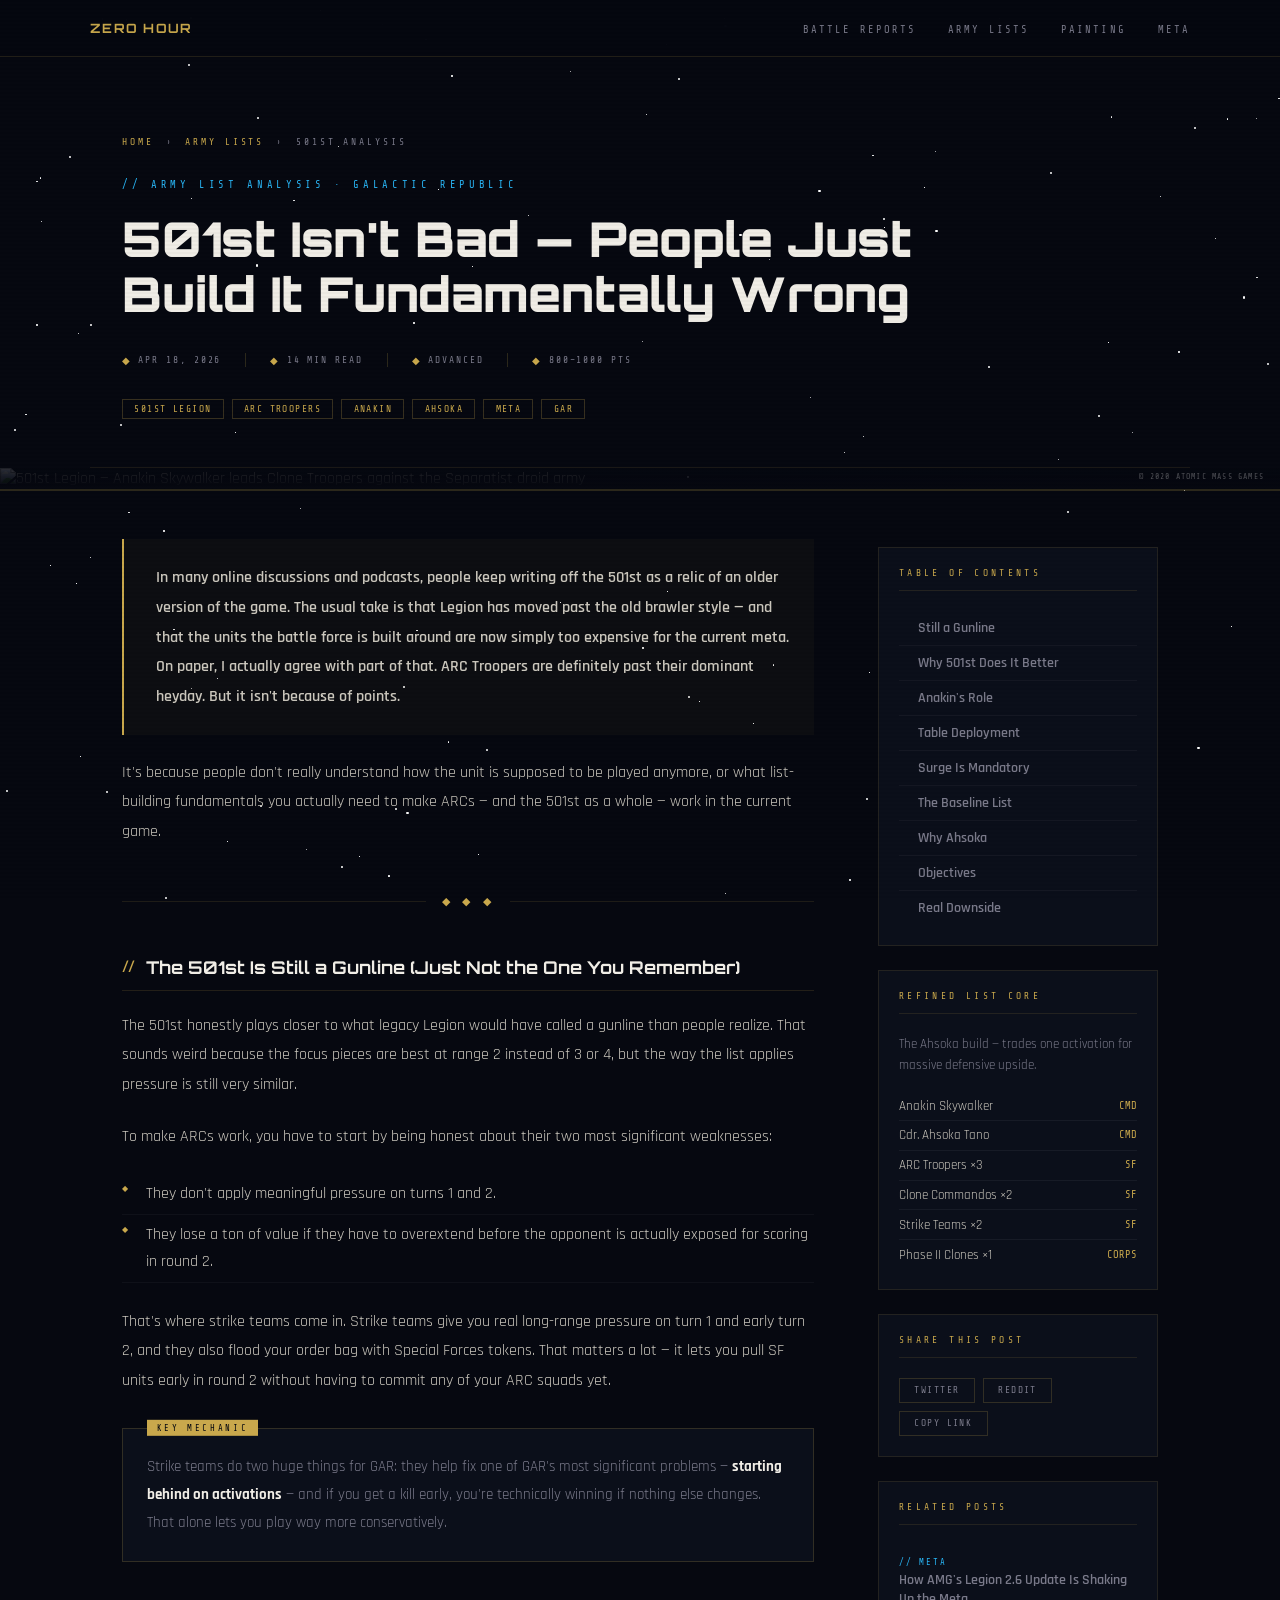
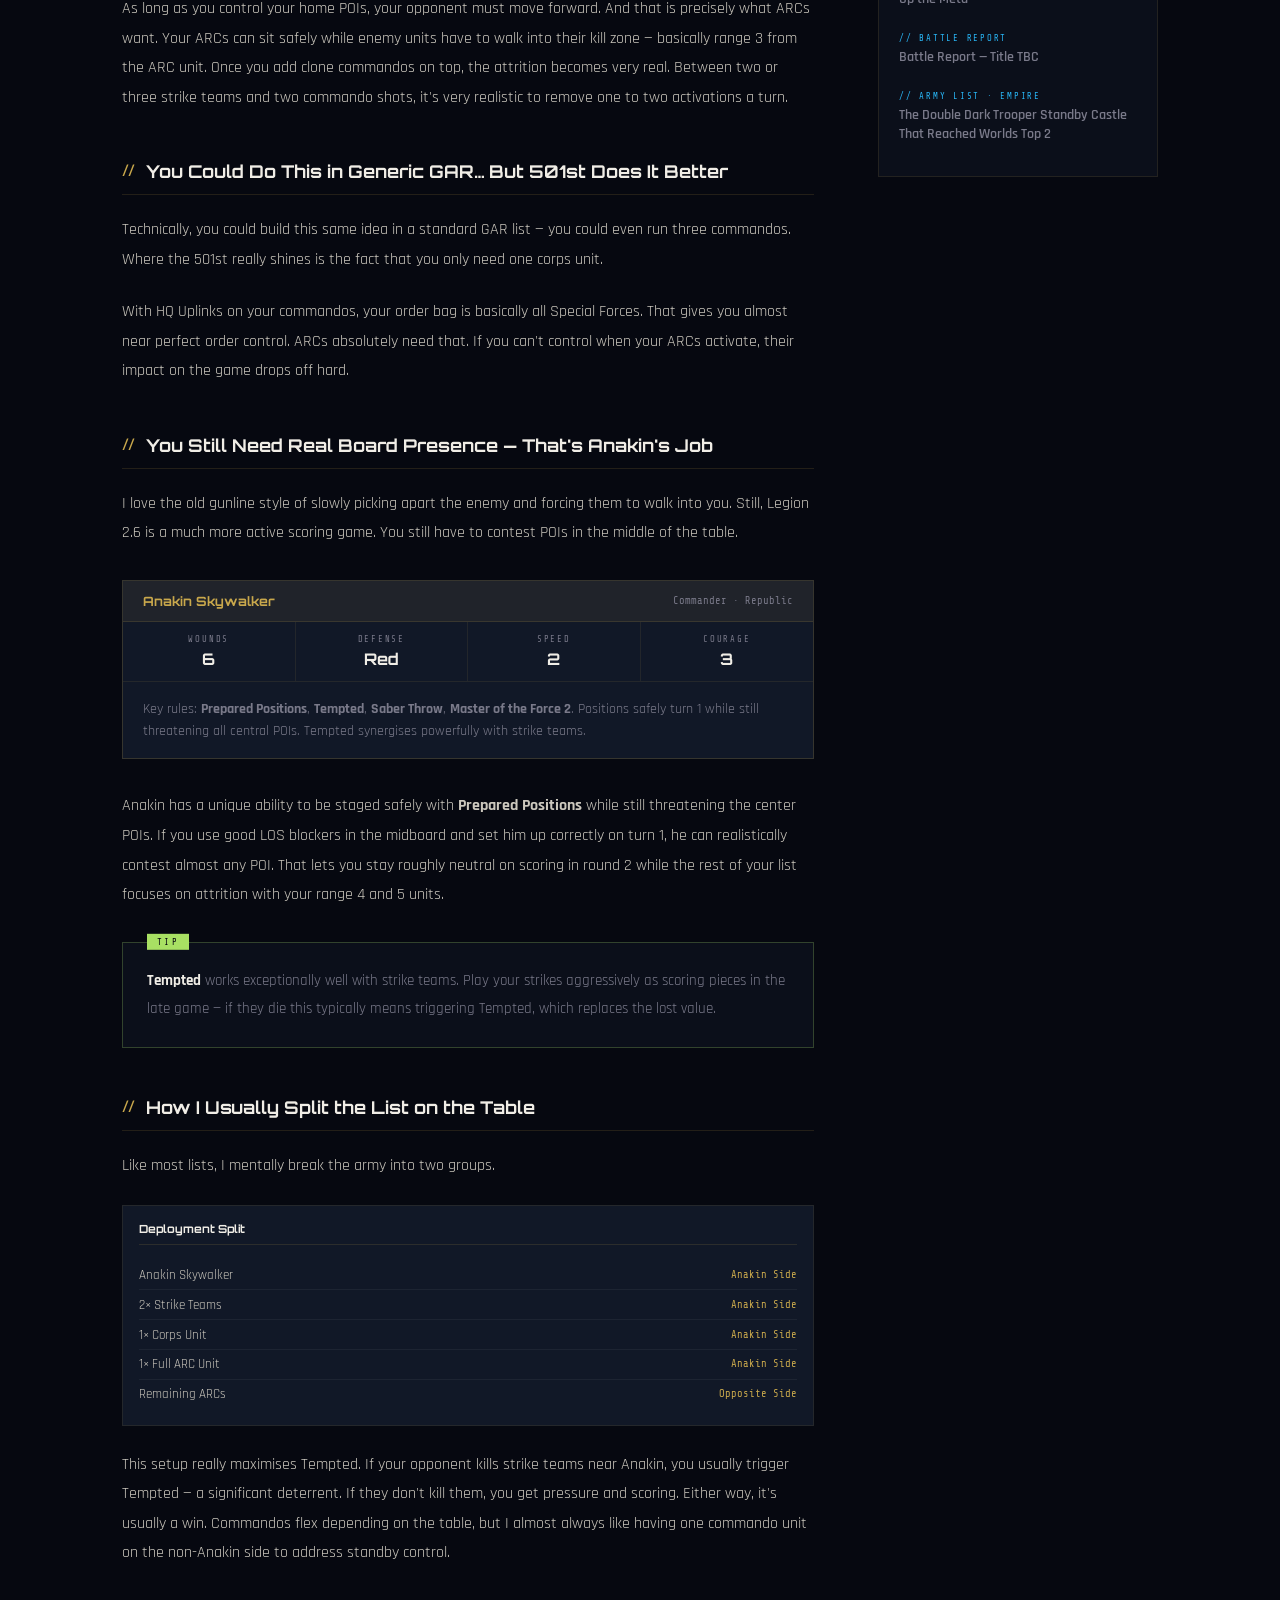
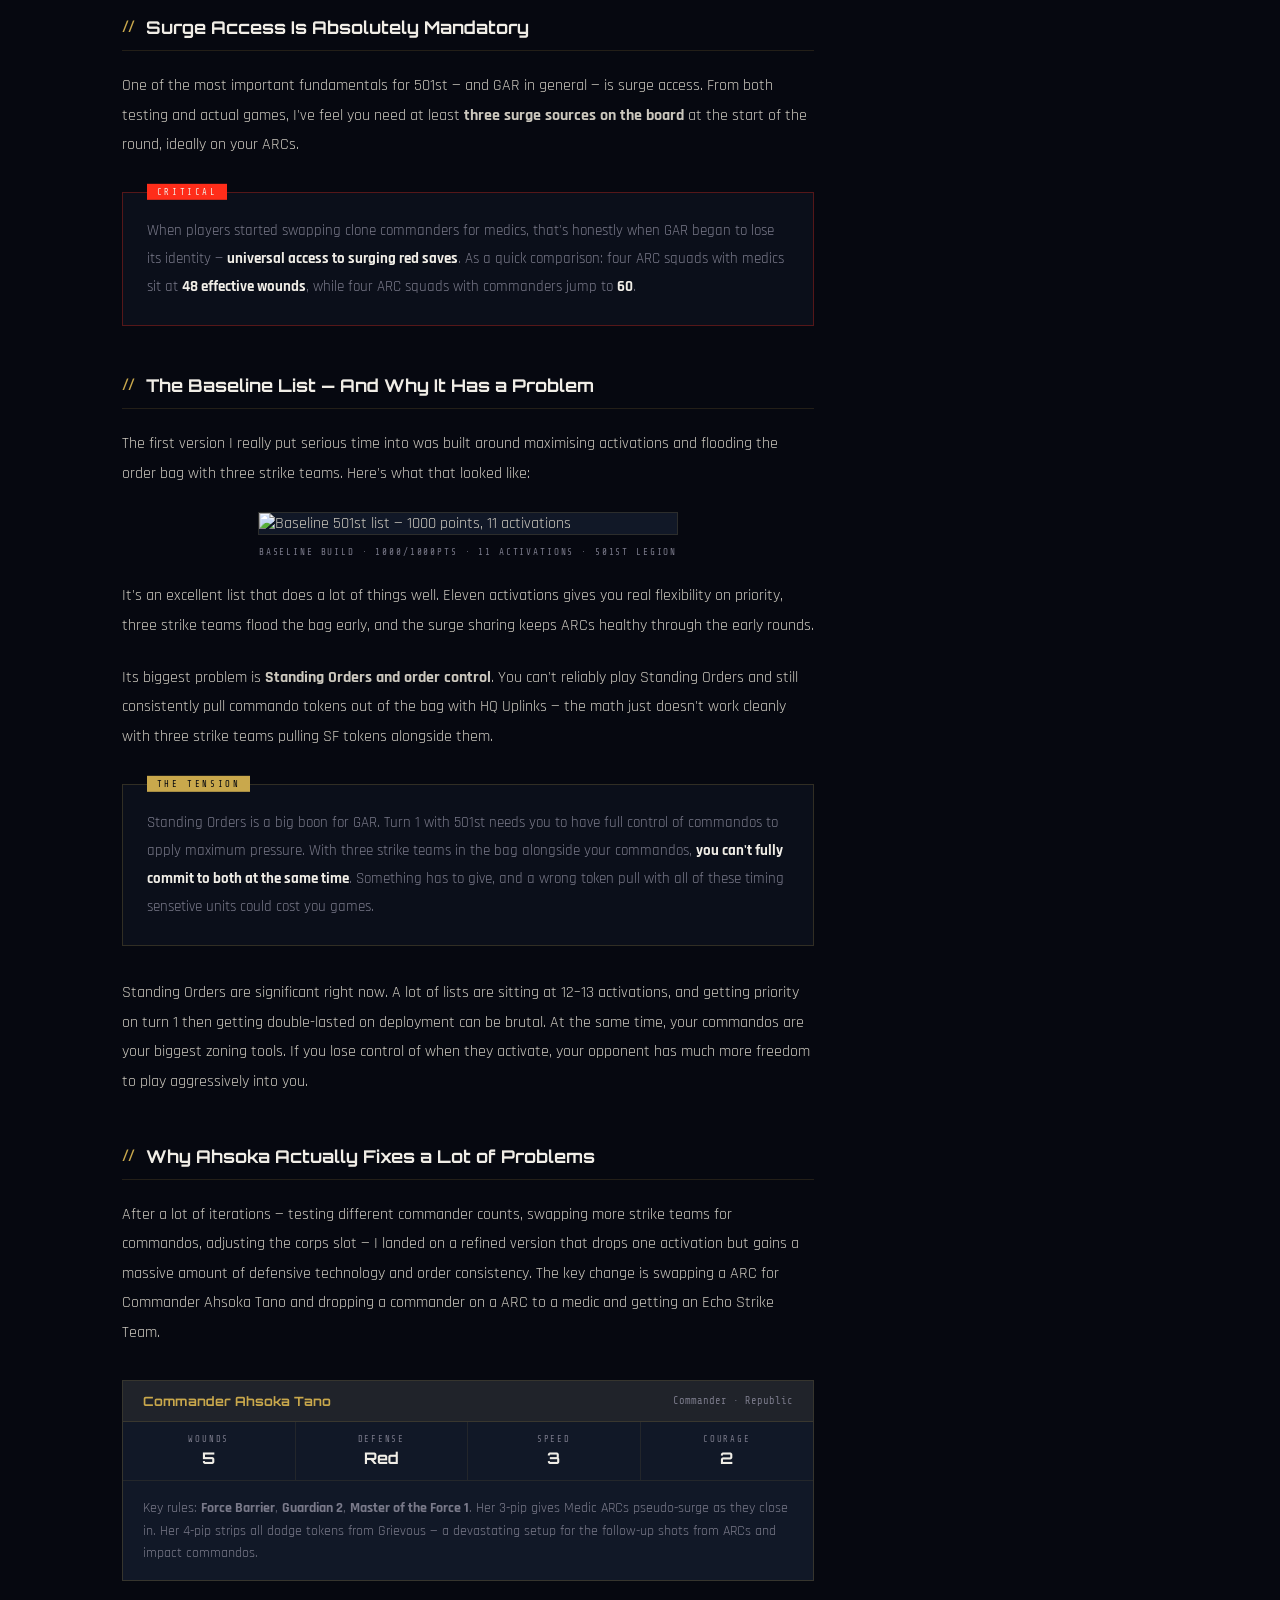
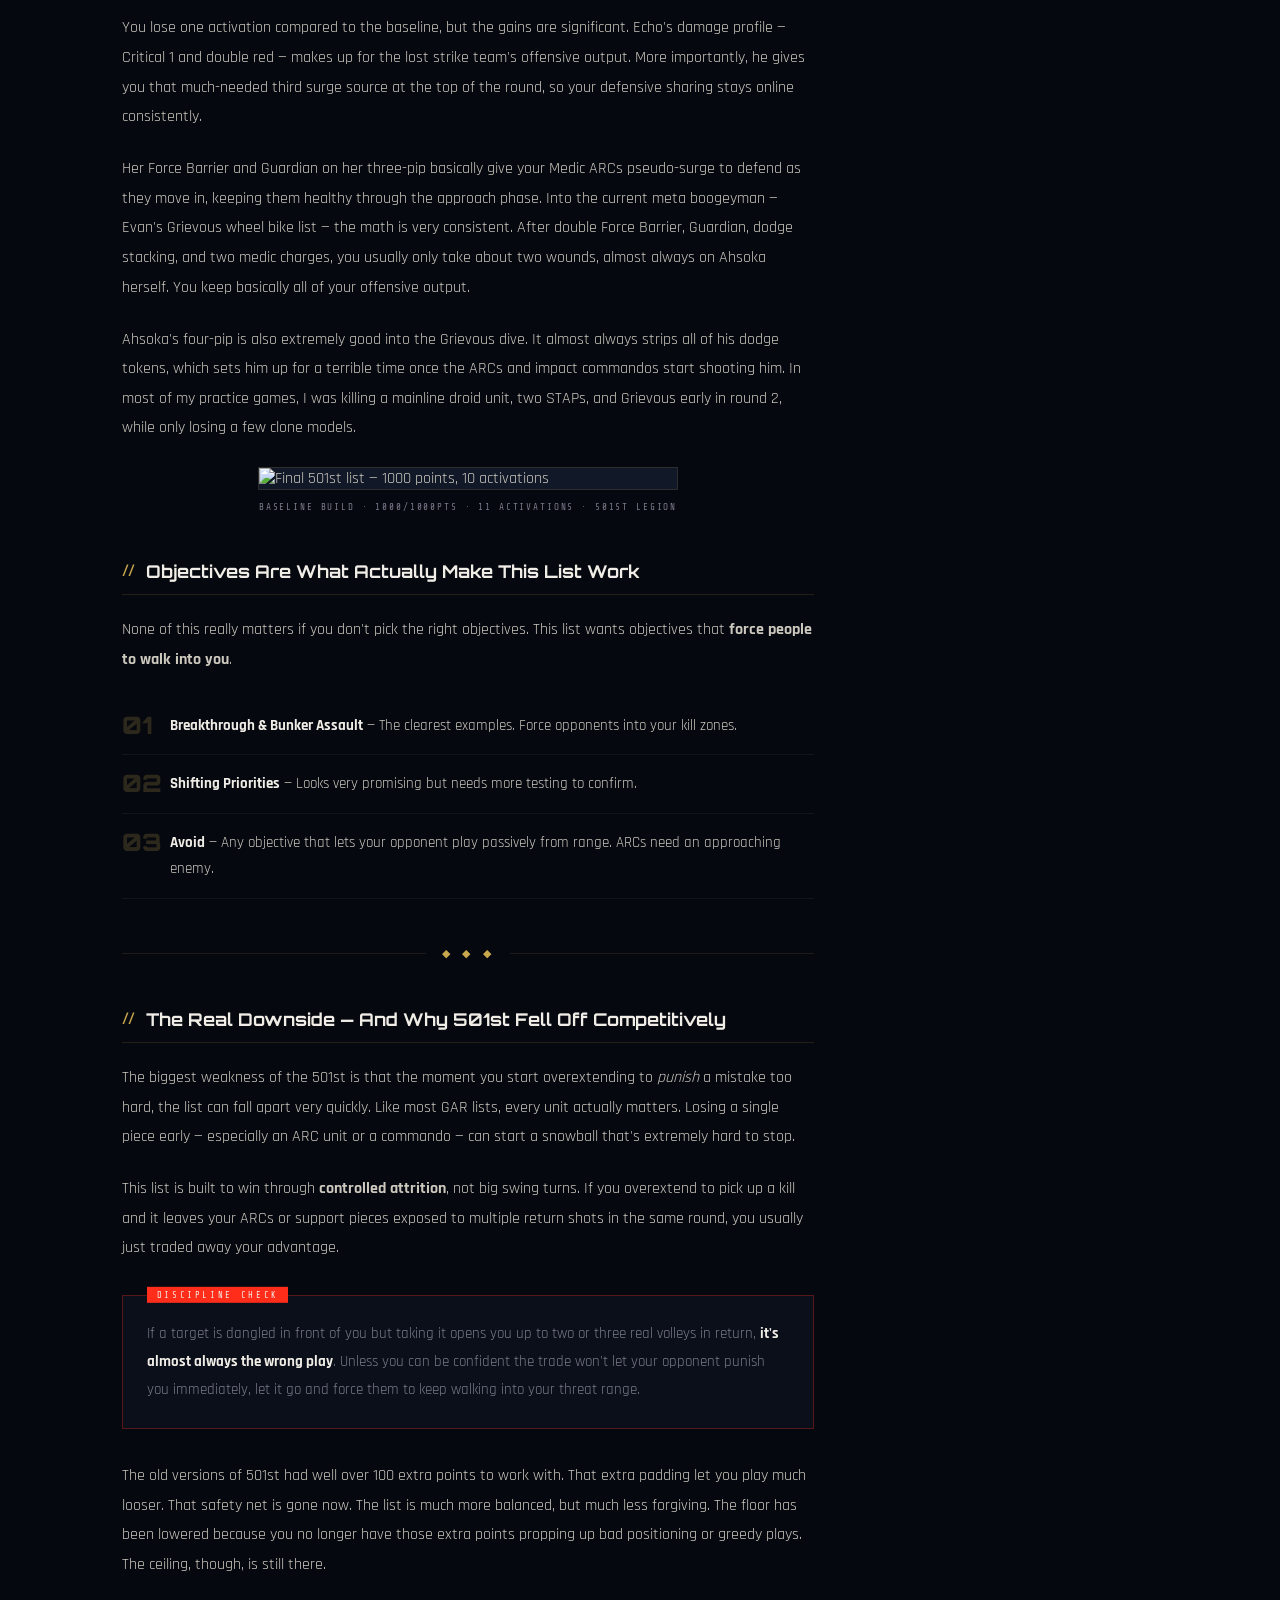
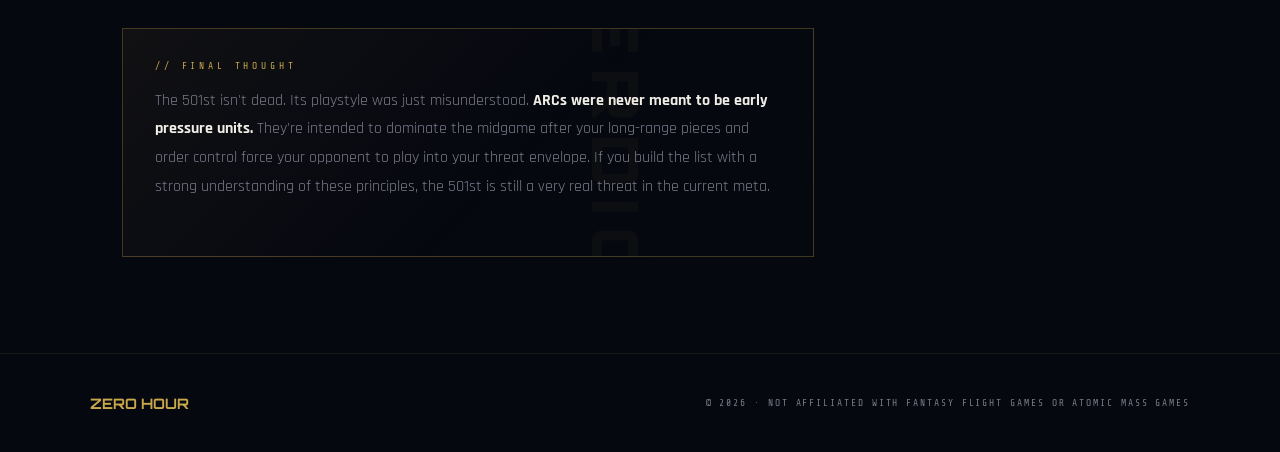
==== commit ad26cac6: "Update 501st-article.html" ====
--- a/army-lists/501st-article.html
+++ b/army-lists/501st-article.html
@@ -82,7 +82,7 @@
 
     <h2 id="gunline">The 501st Is Still a Gunline (Just Not the One You Remember)</h2>
 
-    <p>The 501st honestly plays closer to what legacy Legion would have called a gunline than people realize. That sounds weird because the focus pieces range from 2 units instead of 3 or 4, but the way the list applies pressure is still very similar.</p>
+    <p>The 501st honestly plays closer to what legacy Legion would have called a gunline than people realize. That sounds weird because the focus pieces are best at range 2 instead of 3 or 4, but the way the list applies pressure is still very similar.</p>
 
     <p>To make ARCs work, you have to start by being honest about their two most significant weaknesses:</p>
 
@@ -103,7 +103,7 @@
 
     <p>Technically, you could build this same idea in a standard GAR list — you could even run three commandos. Where the 501st really shines is the fact that you only need one corps unit.</p>
 
-    <p>With HQ Uplinks on your commandos, your order bag is basically all Special Forces. That gives you almost perfect order control. ARCs absolutely need that. If you can't control when your ARCs activate, their impact on the game drops off hard.</p>
+    <p>With HQ Uplinks on your commandos, your order bag is basically all Special Forces. That gives you almost near perfect order control. ARCs absolutely need that. If you can't control when your ARCs activate, their impact on the game drops off hard.</p>
 
     <h2 id="anakin">You Still Need Real Board Presence — That's Anakin's Job</h2>
 
@@ -126,7 +126,7 @@
     <p>Anakin has a unique ability to be staged safely with <strong>Prepared Positions</strong> while still threatening the center POIs. If you use good LOS blockers in the midboard and set him up correctly on turn 1, he can realistically contest almost any POI. That lets you stay roughly neutral on scoring in round 2 while the rest of your list focuses on attrition with your range 4 and 5 units.</p>
 
     <div class="callout callout-tip" data-label="TIP">
-      <p><strong>Tempted</strong> works exceptionally well with strike teams. Play your strikes aggressively as scoring pieces — even if they die, they usually still get an attack off and trigger Tempted, which replaces the lost value.</p>
+      <p><strong>Tempted</strong> works exceptionally well with strike teams. Play your strikes aggressively as scoring pieces in the late game — if they die this typically means triggering Tempted, which replaces the lost value.</p>
     </div>
 
     <h2 id="deployment">How I Usually Split the List on the Table</h2>
@@ -146,7 +146,7 @@
 
     <h2 id="surge">Surge Access Is Absolutely Mandatory</h2>
 
-    <p>One of the most important fundamentals for 501st — and GAR in general — is surge access. From both testing and actual games, you need at least <strong>three surge sources on the board</strong> at the start of the round, ideally on your ARCs.</p>
+    <p>One of the most important fundamentals for 501st — and GAR in general — is surge access. From both testing and actual games, I've feel you need at least <strong>three surge sources on the board</strong> at the start of the round, ideally on your ARCs.</p>
 
     <div class="callout callout-warning" data-label="CRITICAL">
       <p>When players started swapping clone commanders for medics, that's honestly when GAR began to lose its identity — <strong>universal access to surging red saves</strong>. As a quick comparison: four ARC squads with medics sit at <strong>48 effective wounds</strong>, while four ARC squads with commanders jump to <strong>60</strong>.</p>
@@ -157,7 +157,7 @@
     <p>The first version I really put serious time into was built around maximising activations and flooding the order bag with three strike teams. Here's what that looked like:</p>
 
     <div class="list-image-wrap">
-      <img src="../assets/list-images/list-baseline.png" alt="Baseline 501st list — 1000 points, 11 activations">
+      <img src="../assets/list-images/501st HQ.png" alt="Baseline 501st list — 1000 points, 11 activations">
       <div class="list-image-caption">Baseline build · 1000/1000pts · 11 Activations · 501st Legion</div>
     </div>
 
@@ -166,14 +166,14 @@
     <p>Its biggest problem is <strong>Standing Orders and order control</strong>. You can't reliably play Standing Orders and still consistently pull commando tokens out of the bag with HQ Uplinks — the math just doesn't work cleanly with three strike teams pulling SF tokens alongside them.</p>
 
     <div class="callout" data-label="THE TENSION">
-      <p>Standing Orders wants you to go wide on activations to win priority. HQ Uplinks needs you to pull specific commando tokens reliably. With three strike teams in the bag alongside your commandos, <strong>you can't fully commit to both at the same time</strong>. Something has to give — and that tension costs you games.</p>
+      <p>Standing Orders is a big boon for GAR. Turn 1 with 501st needs you to have full control of commandos to apply maximum pressure. With three strike teams in the bag alongside your commandos, <strong>you can't fully commit to both at the same time</strong>. Something has to give, and a wrong token pull with all of these timing sensetive units could cost you games.</p>
     </div>
 
     <p>Standing Orders are significant right now. A lot of lists are sitting at 12–13 activations, and getting priority on turn 1 then getting double-lasted on deployment can be brutal. At the same time, your commandos are your biggest zoning tools. If you lose control of when they activate, your opponent has much more freedom to play aggressively into you.</p>
 
     <h2 id="ahsoka">Why Ahsoka Actually Fixes a Lot of Problems</h2>
 
-    <p>After a lot of iterations — testing different commander counts, swapping strike teams for commandos, adjusting the corps slot — I landed on a refined version that drops one activation but gains a massive amount of defensive technology and order consistency. The key change is swapping a strike team for Commander Ahsoka Tano.</p>
+    <p>After a lot of iterations — testing different commander counts, swapping more strike teams for commandos, adjusting the corps slot — I landed on a refined version that drops one activation but gains a massive amount of defensive technology and order consistency. The key change is swapping a ARC for Commander Ahsoka Tano and dropping a commander on a ARC to a medic and getting an Echo Strike Team.</p>
 
     <div class="stat-block">
       <div class="stat-block-header">
@@ -195,6 +195,11 @@
 
     <p>Ahsoka's four-pip is also extremely good into the Grievous dive. It almost always strips all of his dodge tokens, which sets him up for a terrible time once the ARCs and impact commandos start shooting him. In most of my practice games, I was killing a mainline droid unit, two STAPs, and Grievous early in round 2, while only losing a few clone models.</p>
 
+    <div class="list-image-wrap">
+      <img src="../assets/list-images/501st HQ v2.png" alt="Final 501st list — 1000 points, 10 activations">
+      <div class="list-image-caption">Baseline build · 1000/1000pts · 11 Activations · 501st Legion</div>
+    </div>
+    
     <h2 id="objectives">Objectives Are What Actually Make This List Work</h2>
 
     <p>None of this really matters if you don't pick the right objectives. This list wants objectives that <strong>force people to walk into you</strong>.</p>
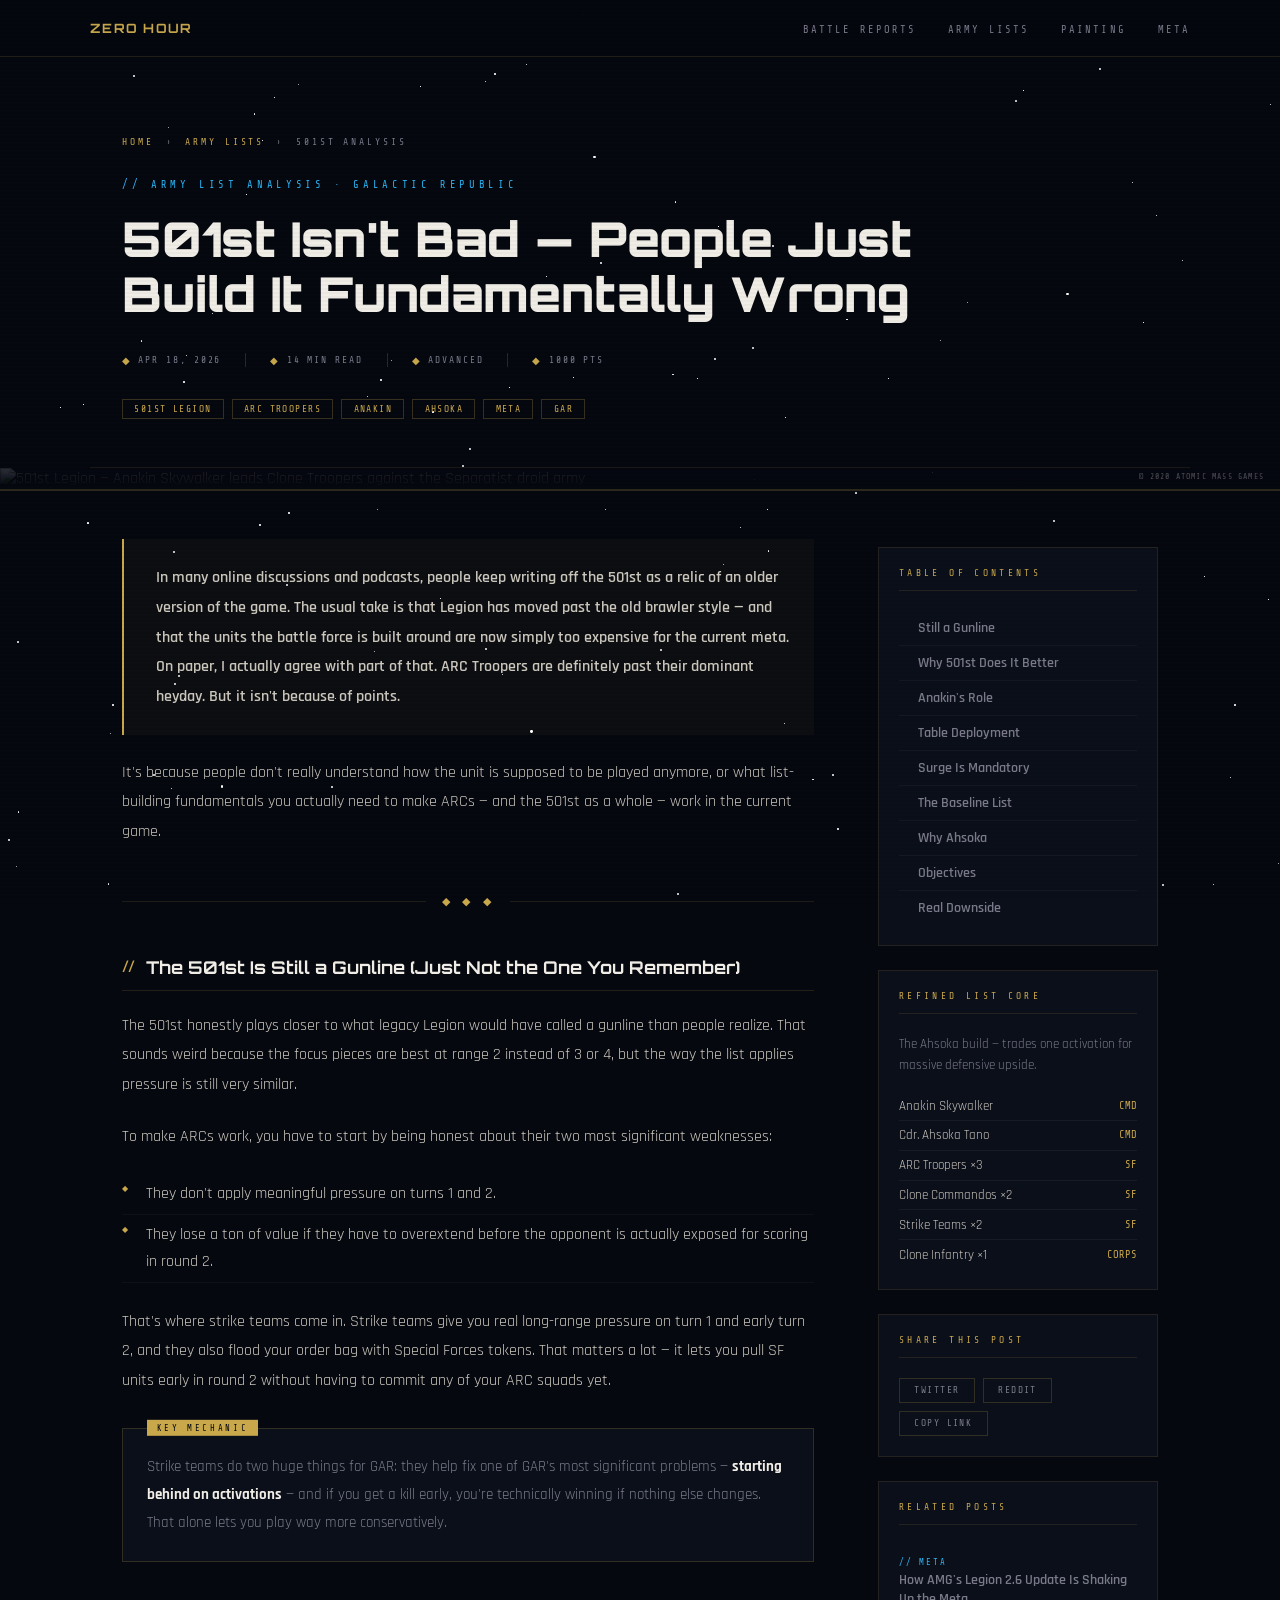
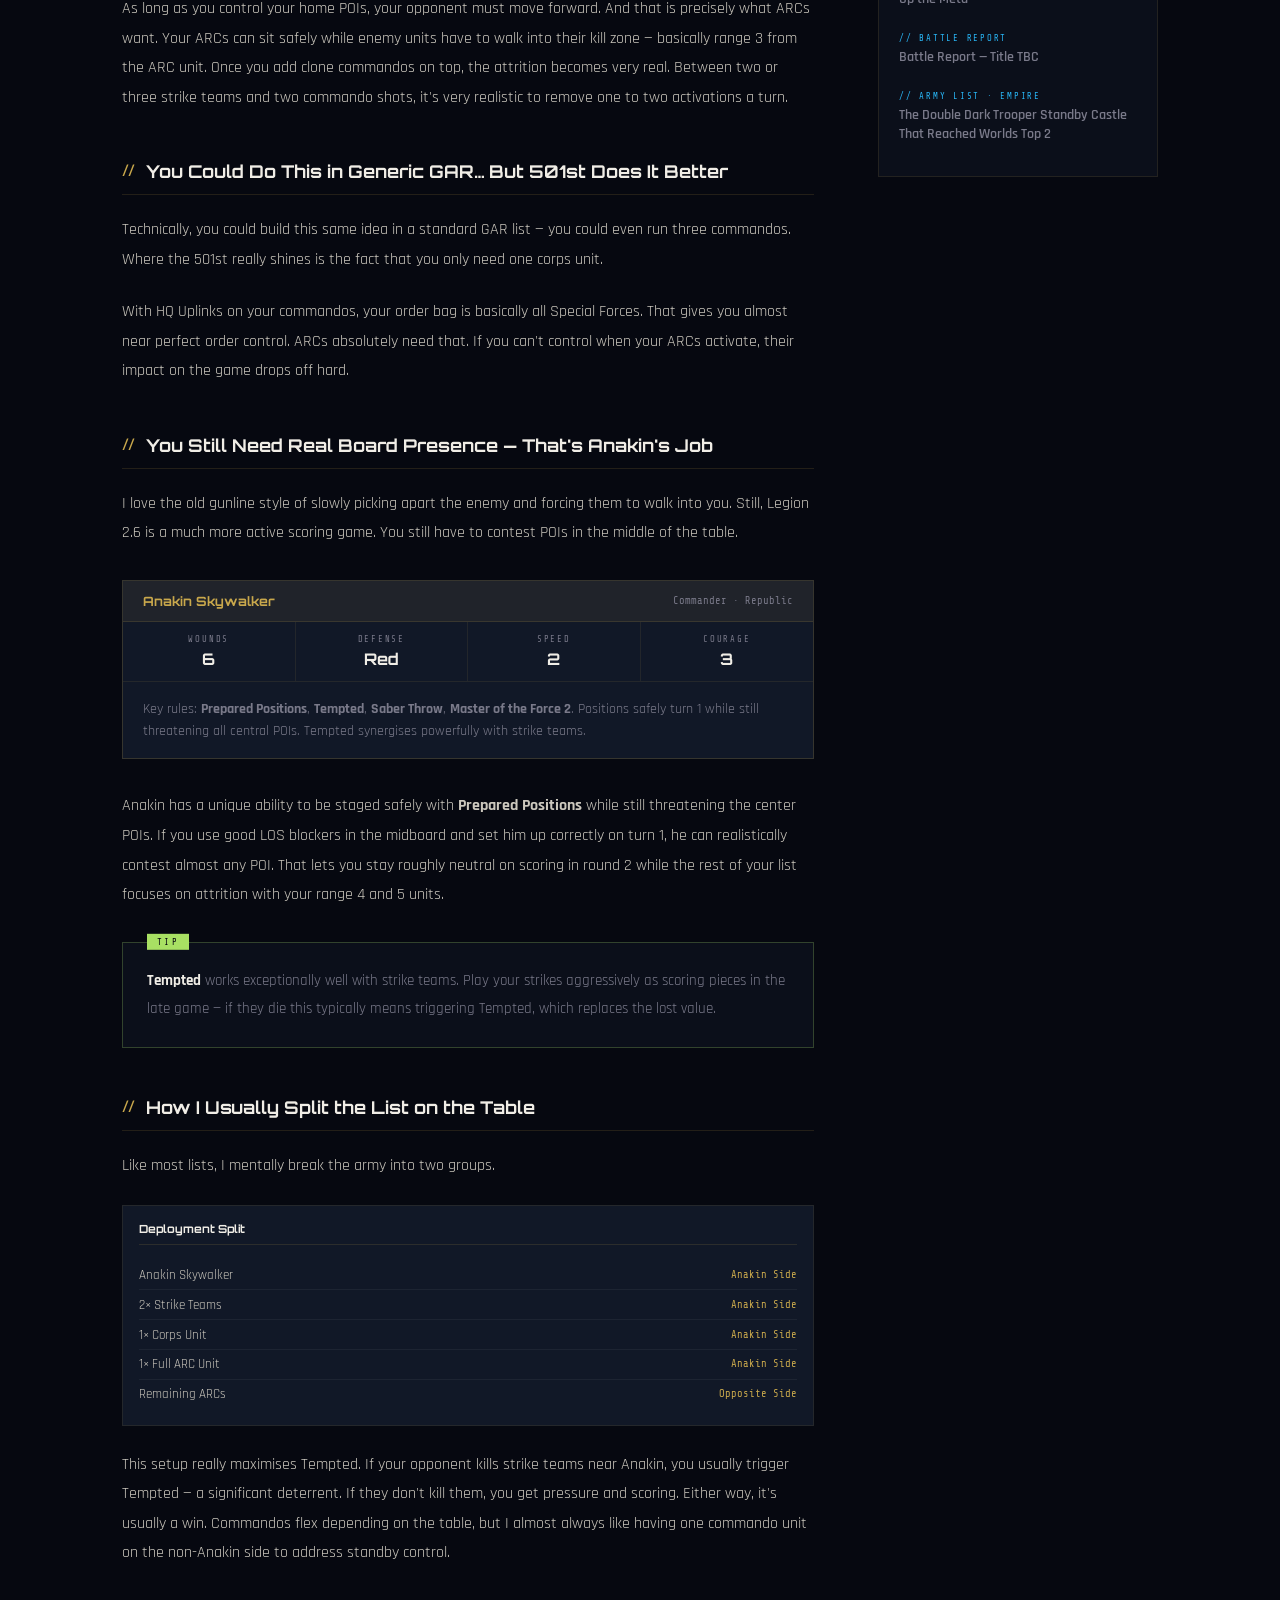
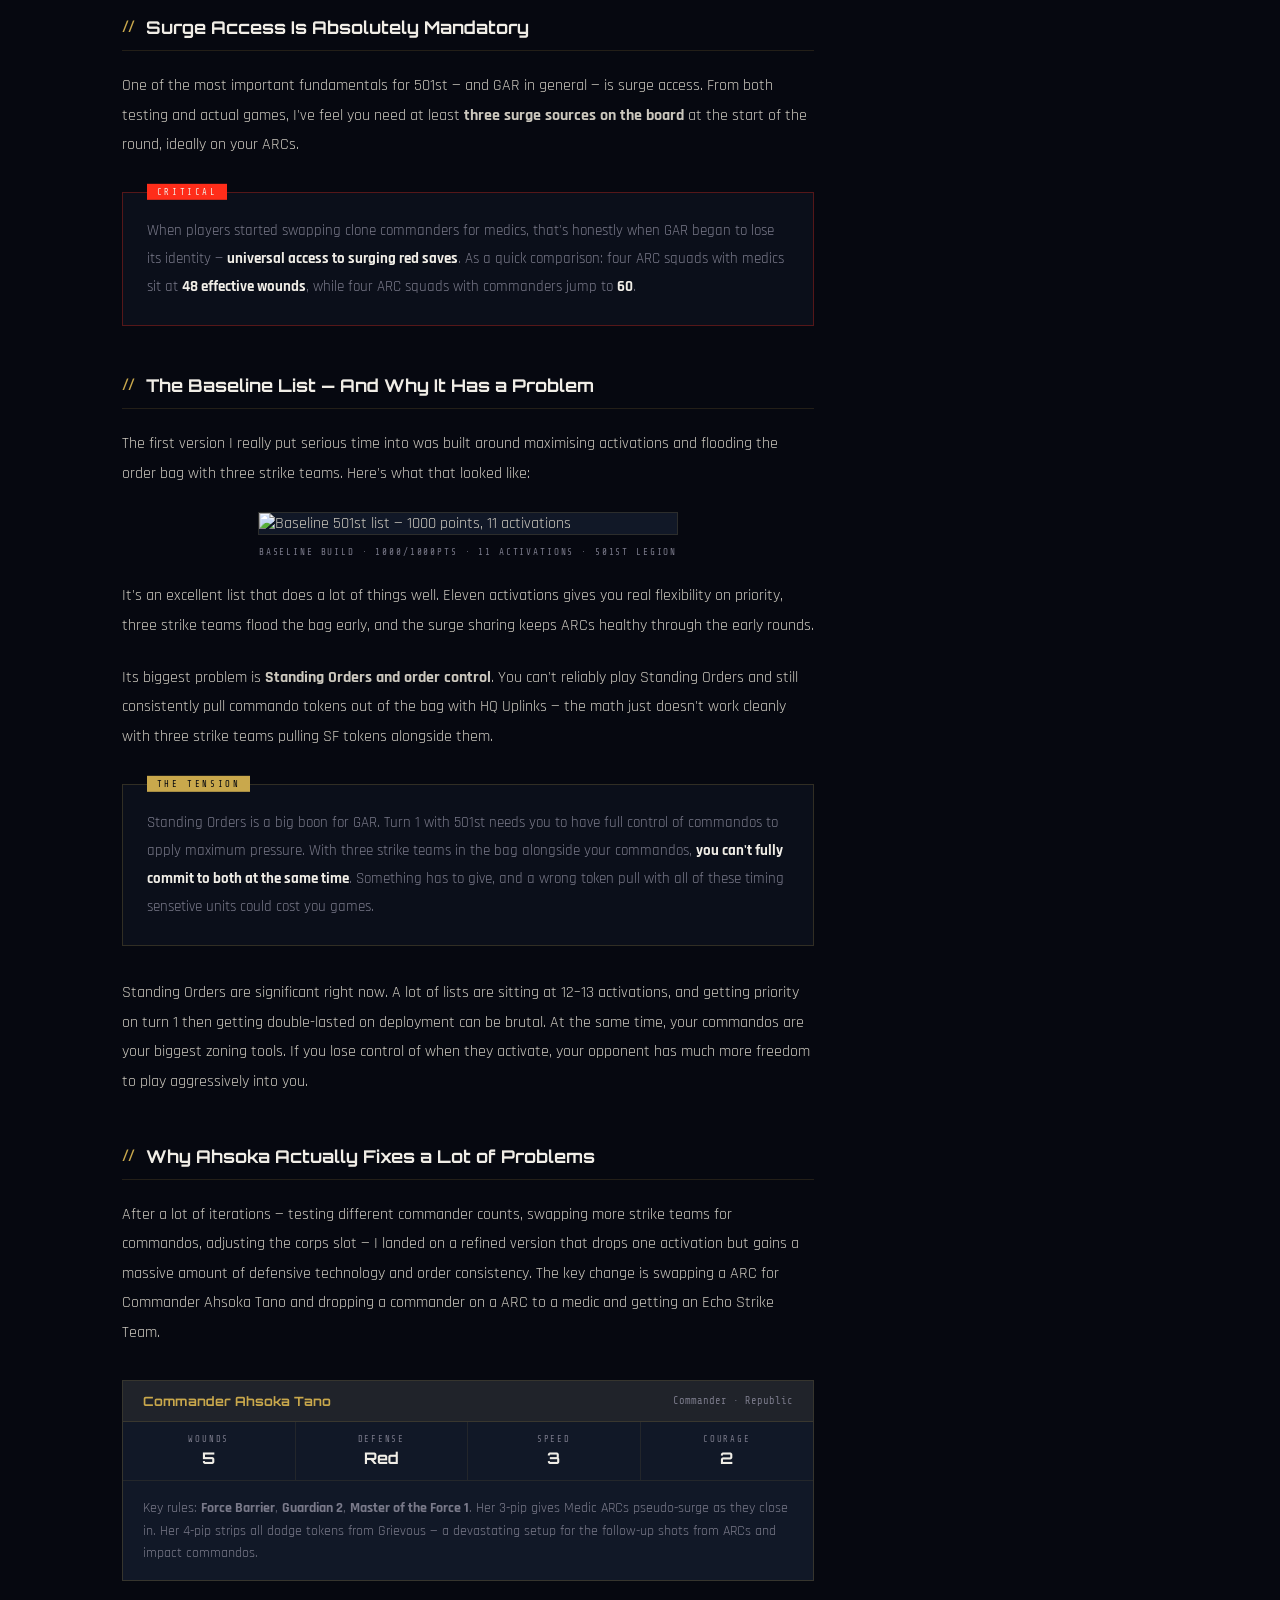
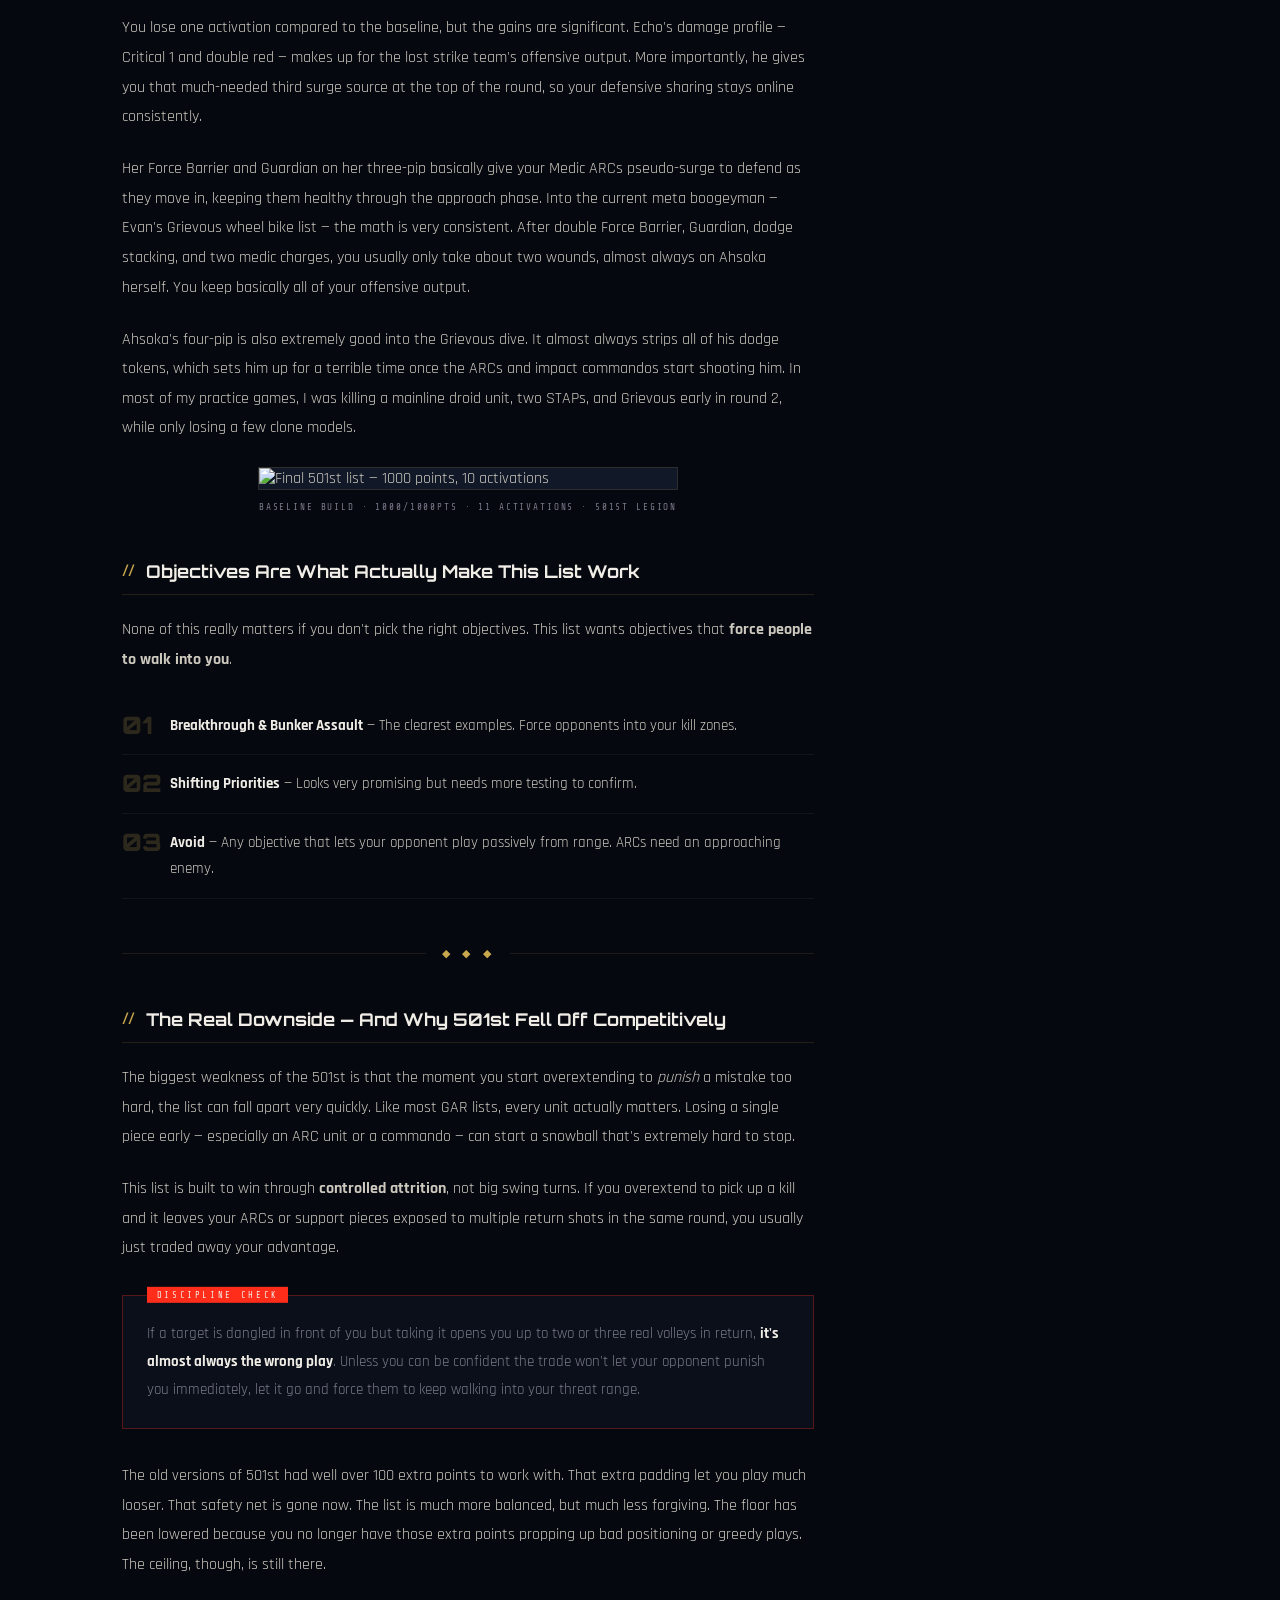
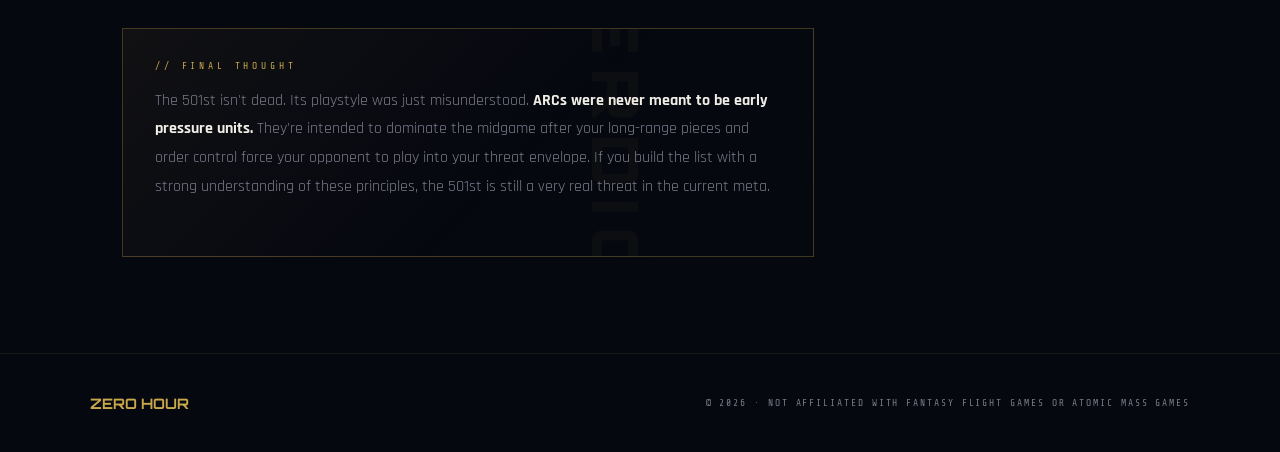
==== commit 0a557acc: "Update 501st-article.html" ====
--- a/army-lists/501st-article.html
+++ b/army-lists/501st-article.html
@@ -45,7 +45,7 @@
     <div class="meta-divider"></div>
     <div class="meta-chip"><span class="meta-chip-icon">◆</span> ADVANCED</div>
     <div class="meta-divider"></div>
-    <div class="meta-chip"><span class="meta-chip-icon">◆</span> 800–1000 PTS</div>
+    <div class="meta-chip"><span class="meta-chip-icon">◆</span> 1000 PTS</div>
   </div>
 
   <div class="article-tags">
@@ -267,7 +267,7 @@
       <div class="list-entry"><span class="list-entry-name">ARC Troopers ×3</span><span class="list-entry-pts">SF</span></div>
       <div class="list-entry"><span class="list-entry-name">Clone Commandos ×2</span><span class="list-entry-pts">SF</span></div>
       <div class="list-entry"><span class="list-entry-name">Strike Teams ×2</span><span class="list-entry-pts">SF</span></div>
-      <div class="list-entry"><span class="list-entry-name">Phase II Clones ×1</span><span class="list-entry-pts">CORPS</span></div>
+      <div class="list-entry"><span class="list-entry-name">Clone Infantry ×1</span><span class="list-entry-pts">CORPS</span></div>
     </div>
 
     <div class="sidebar-widget">
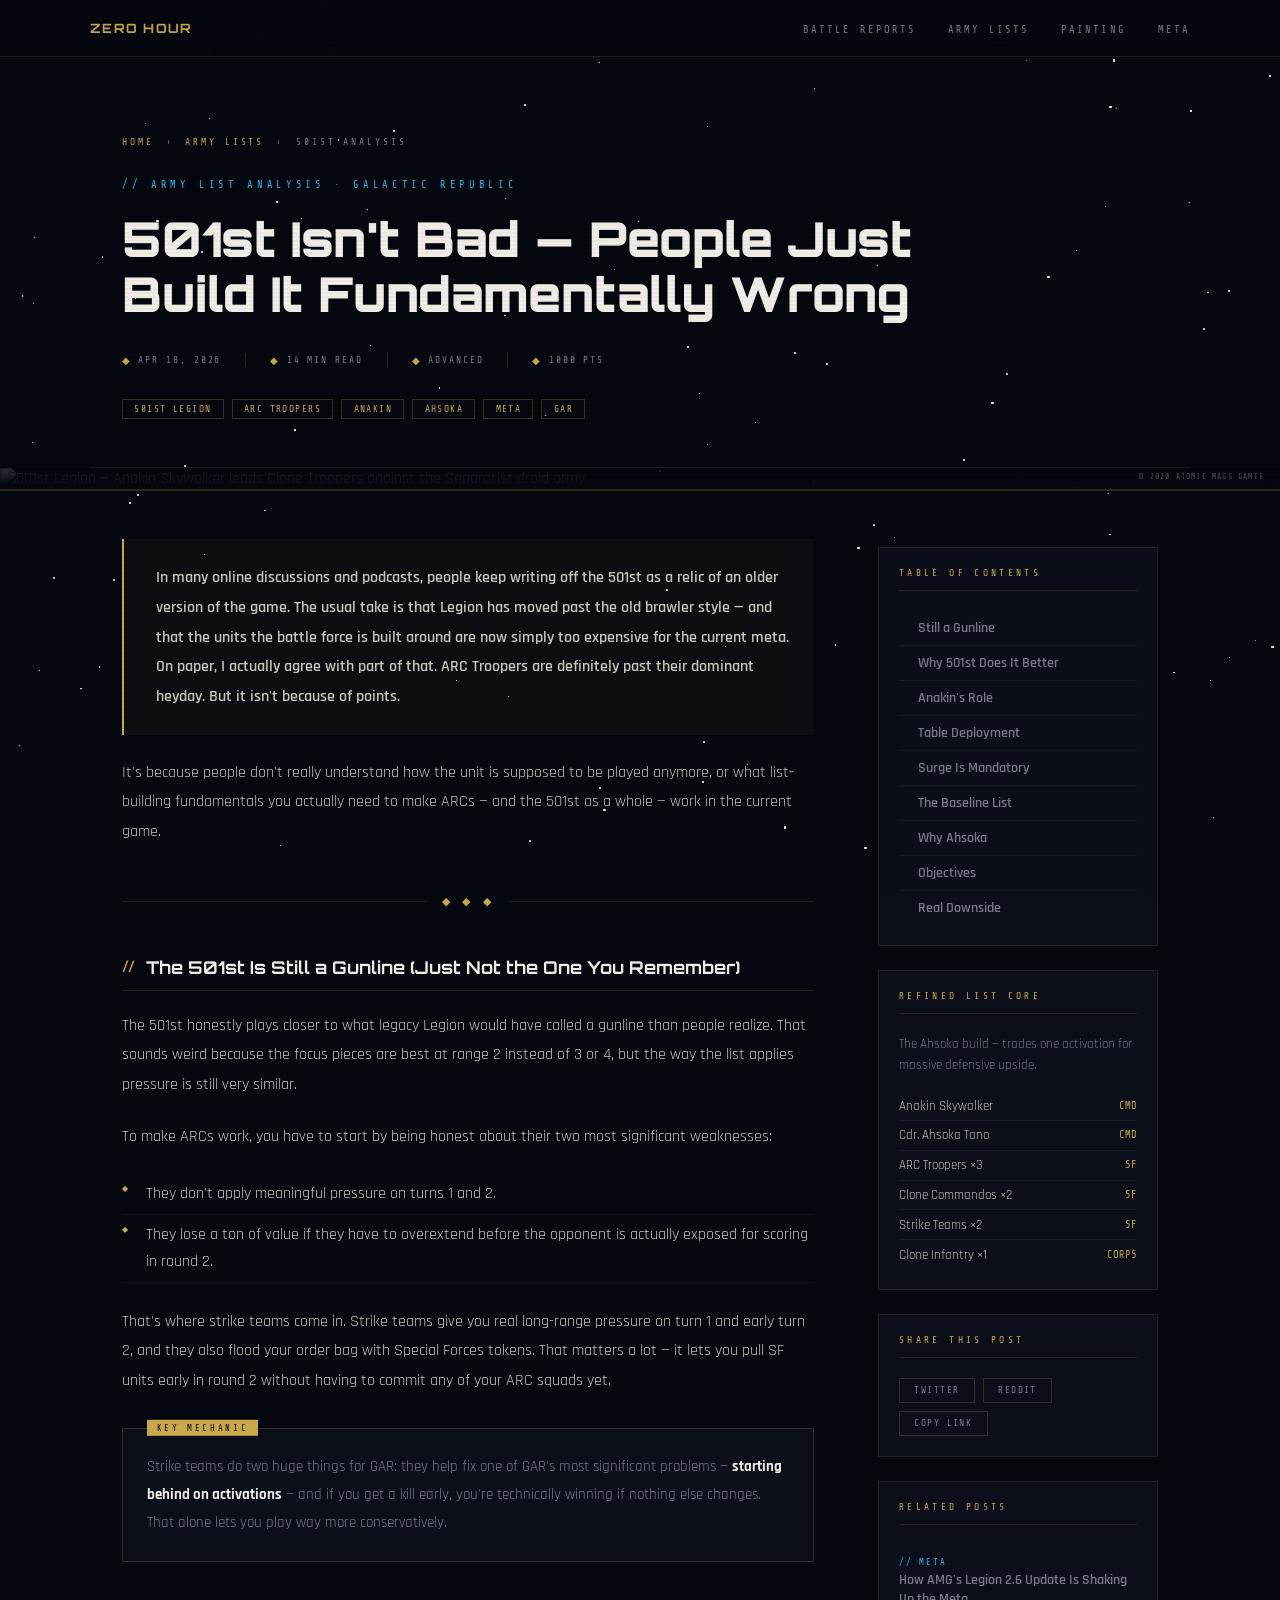
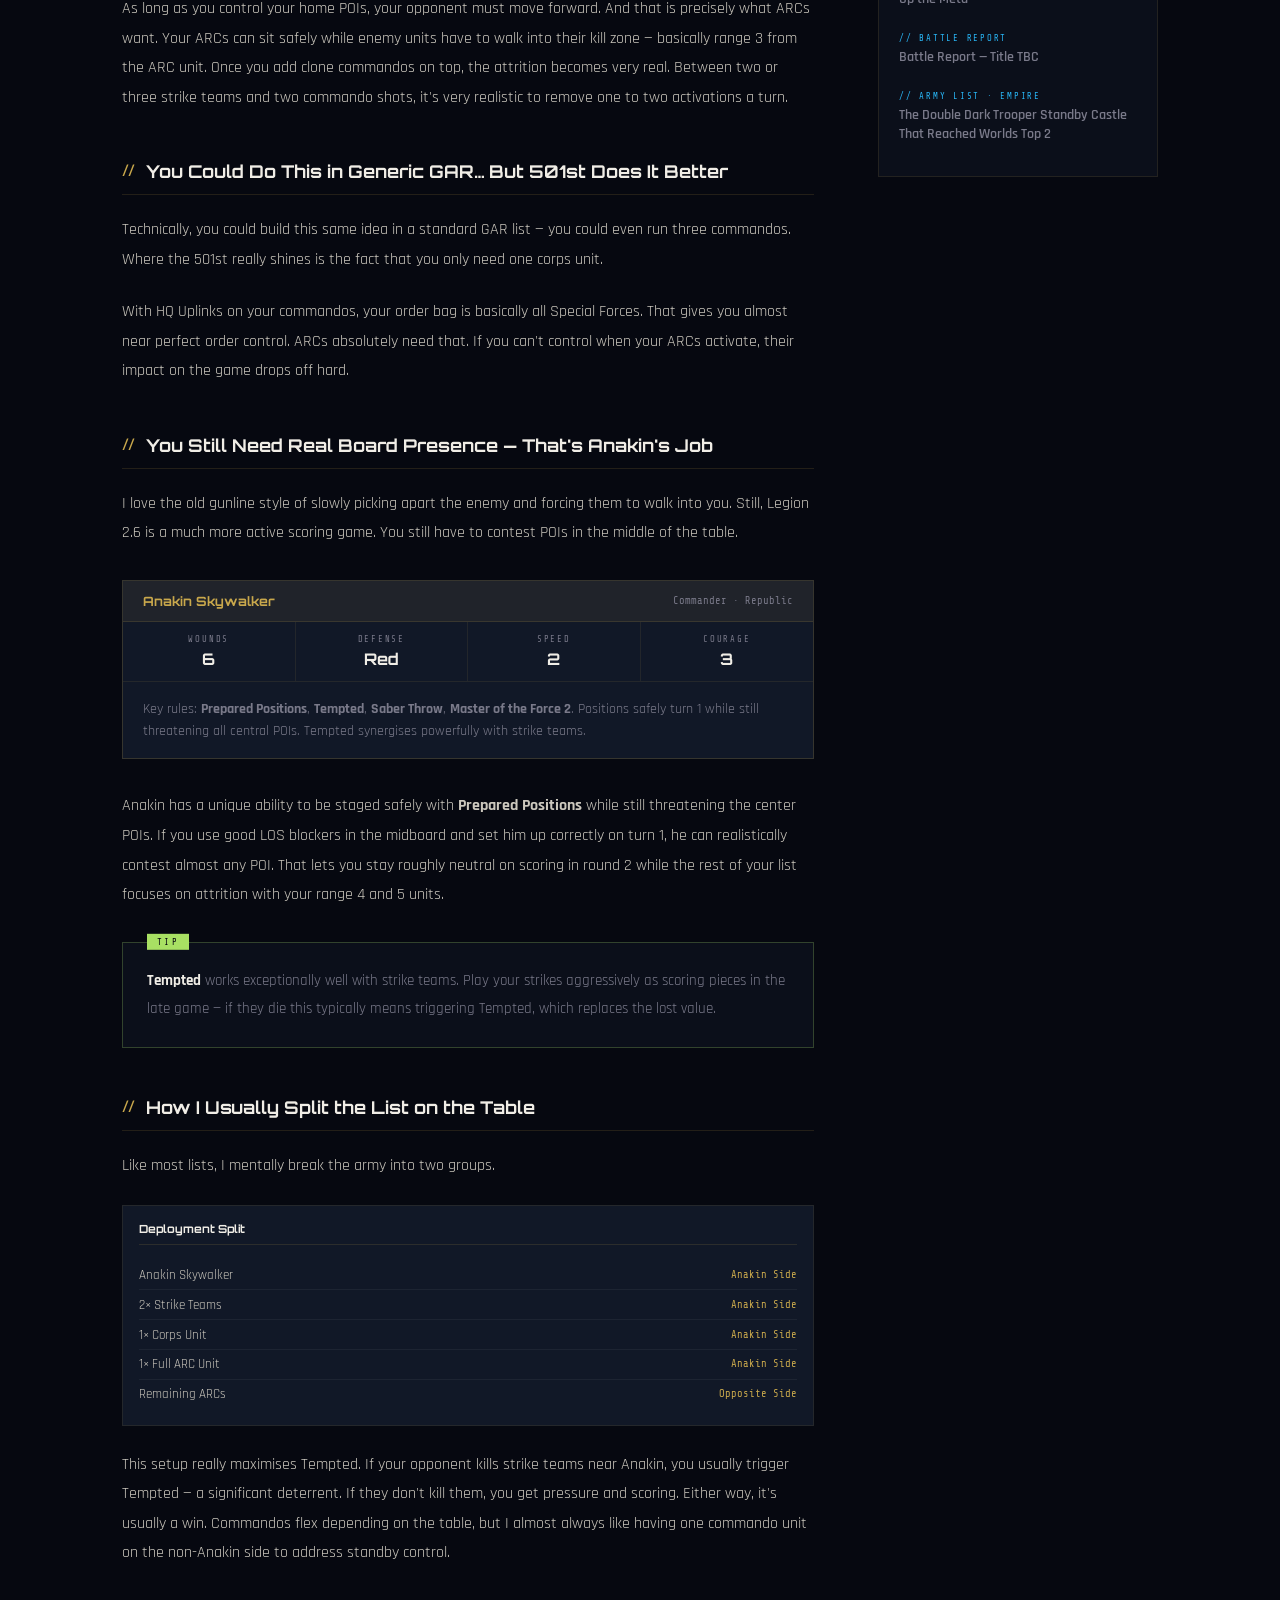
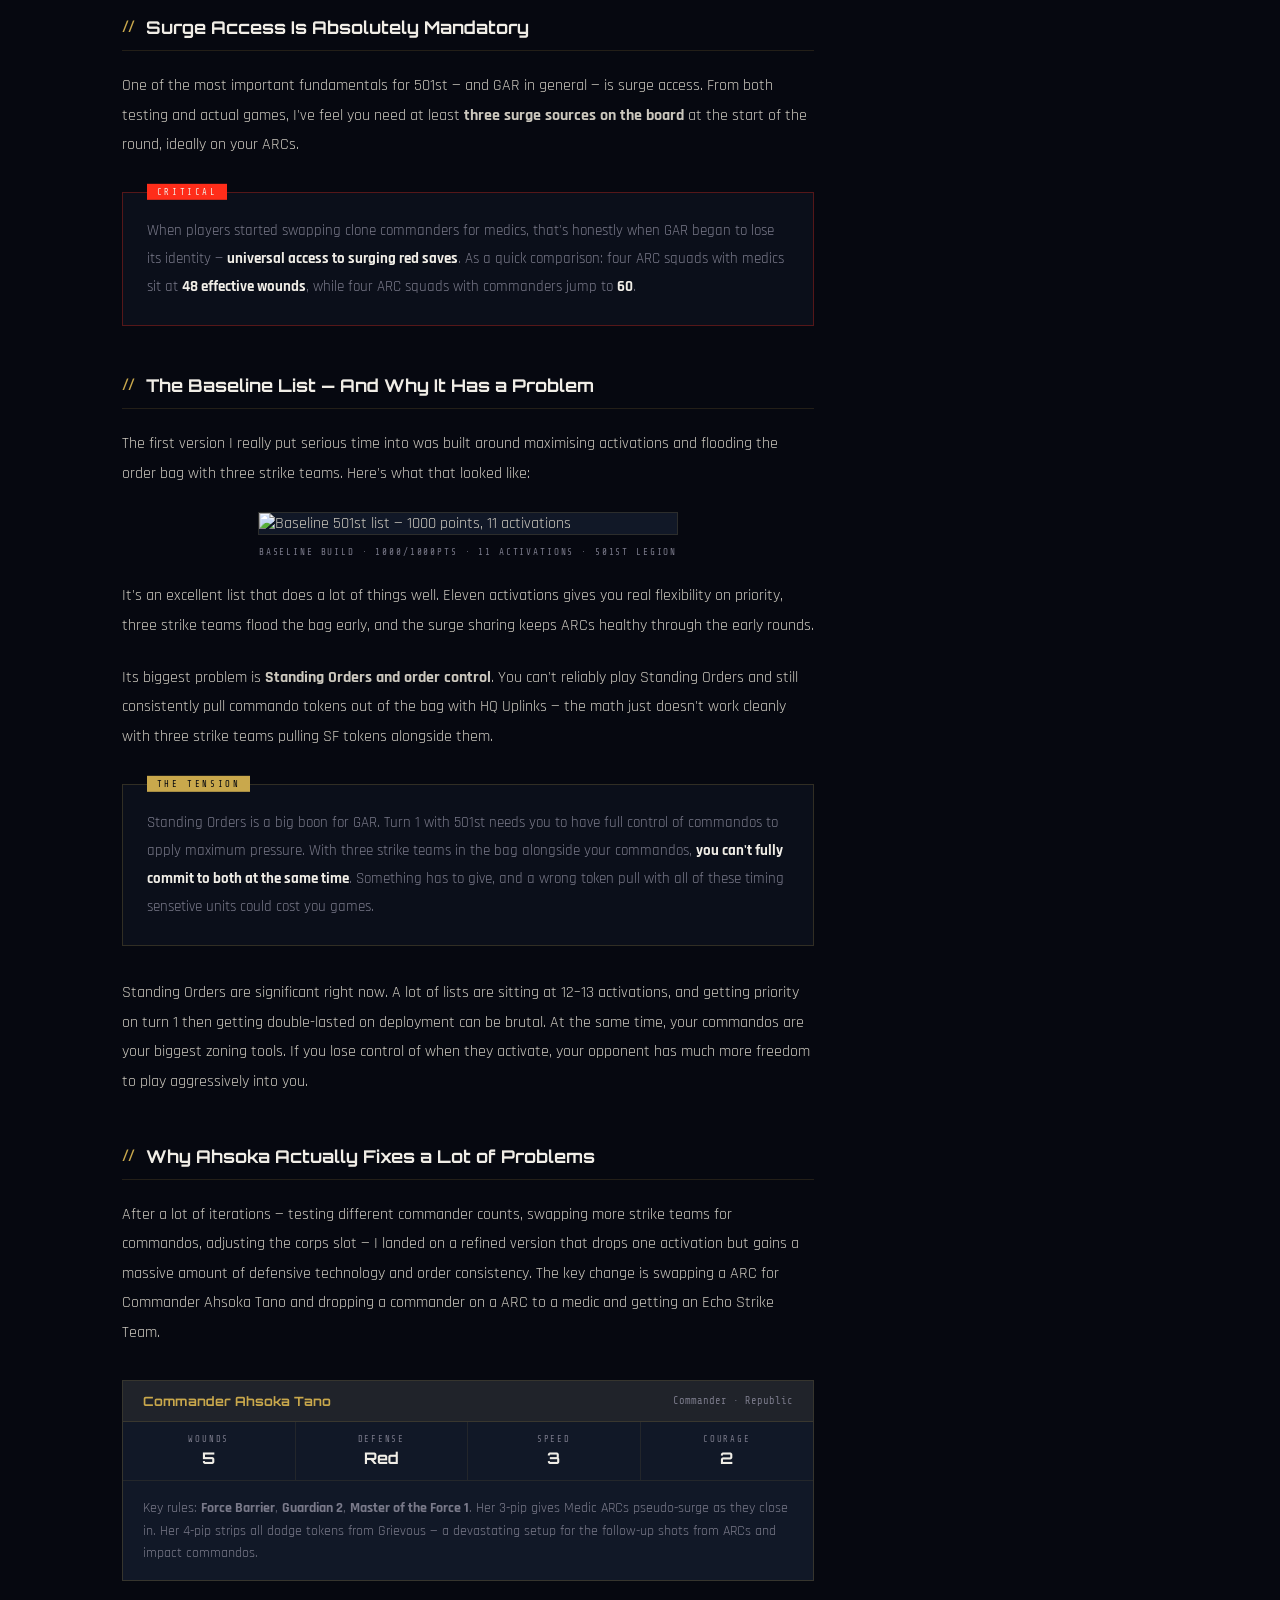
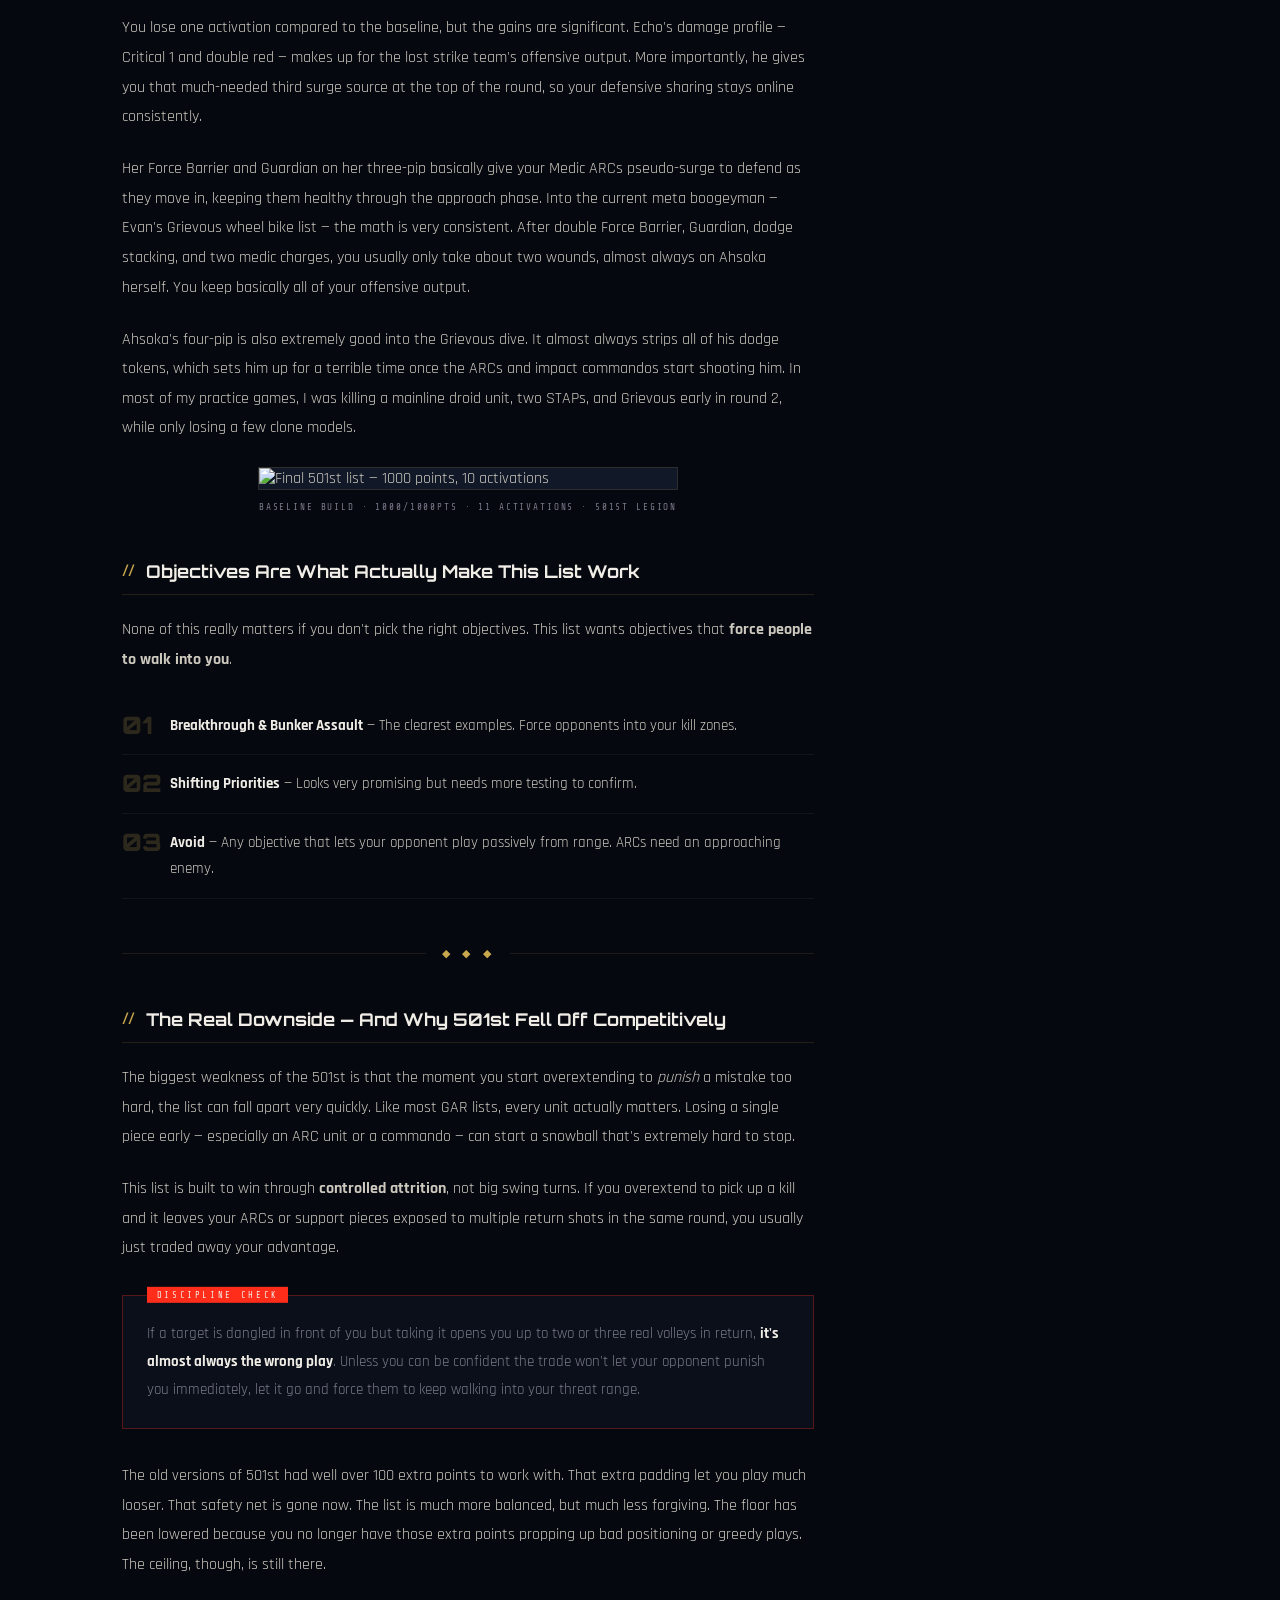
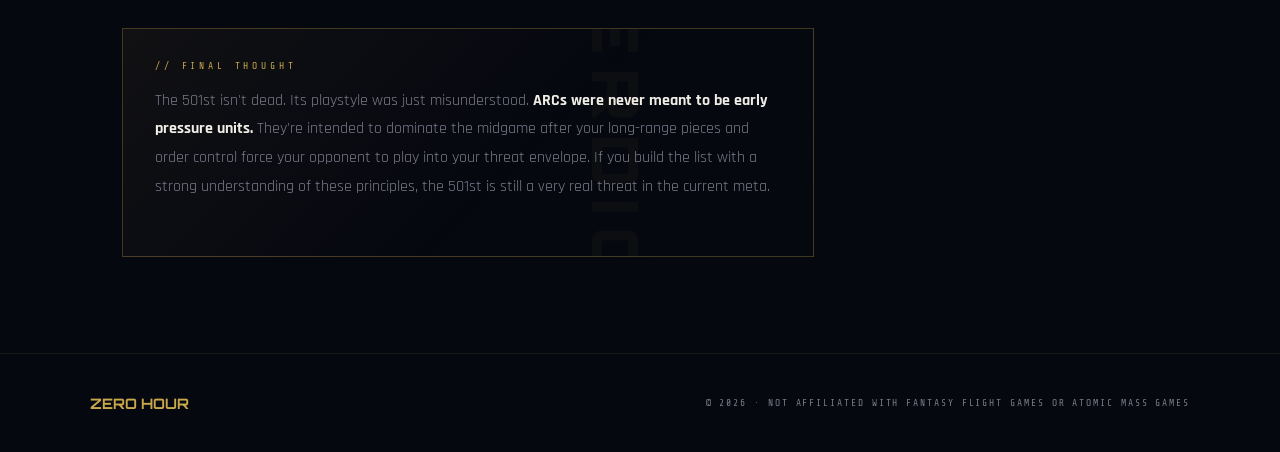
==== commit 9254de3b: "Update 501st-article.html" ====
--- a/army-lists/501st-article.html
+++ b/army-lists/501st-article.html
@@ -157,7 +157,7 @@
     <p>The first version I really put serious time into was built around maximising activations and flooding the order bag with three strike teams. Here's what that looked like:</p>
 
     <div class="list-image-wrap">
-      <img src="../assets/list-images/501st HQ.png" alt="Baseline 501st list — 1000 points, 11 activations">
+      <img src="../assets/list-images/501st HQ.jpg" alt="Baseline 501st list — 1000 points, 11 activations">
       <div class="list-image-caption">Baseline build · 1000/1000pts · 11 Activations · 501st Legion</div>
     </div>
 
@@ -196,7 +196,7 @@
     <p>Ahsoka's four-pip is also extremely good into the Grievous dive. It almost always strips all of his dodge tokens, which sets him up for a terrible time once the ARCs and impact commandos start shooting him. In most of my practice games, I was killing a mainline droid unit, two STAPs, and Grievous early in round 2, while only losing a few clone models.</p>
 
     <div class="list-image-wrap">
-      <img src="../assets/list-images/501st HQ v2.png" alt="Final 501st list — 1000 points, 10 activations">
+      <img src="../assets/list-images/501st HQ v2.jpg" alt="Final 501st list — 1000 points, 10 activations">
       <div class="list-image-caption">Baseline build · 1000/1000pts · 11 Activations · 501st Legion</div>
     </div>
     
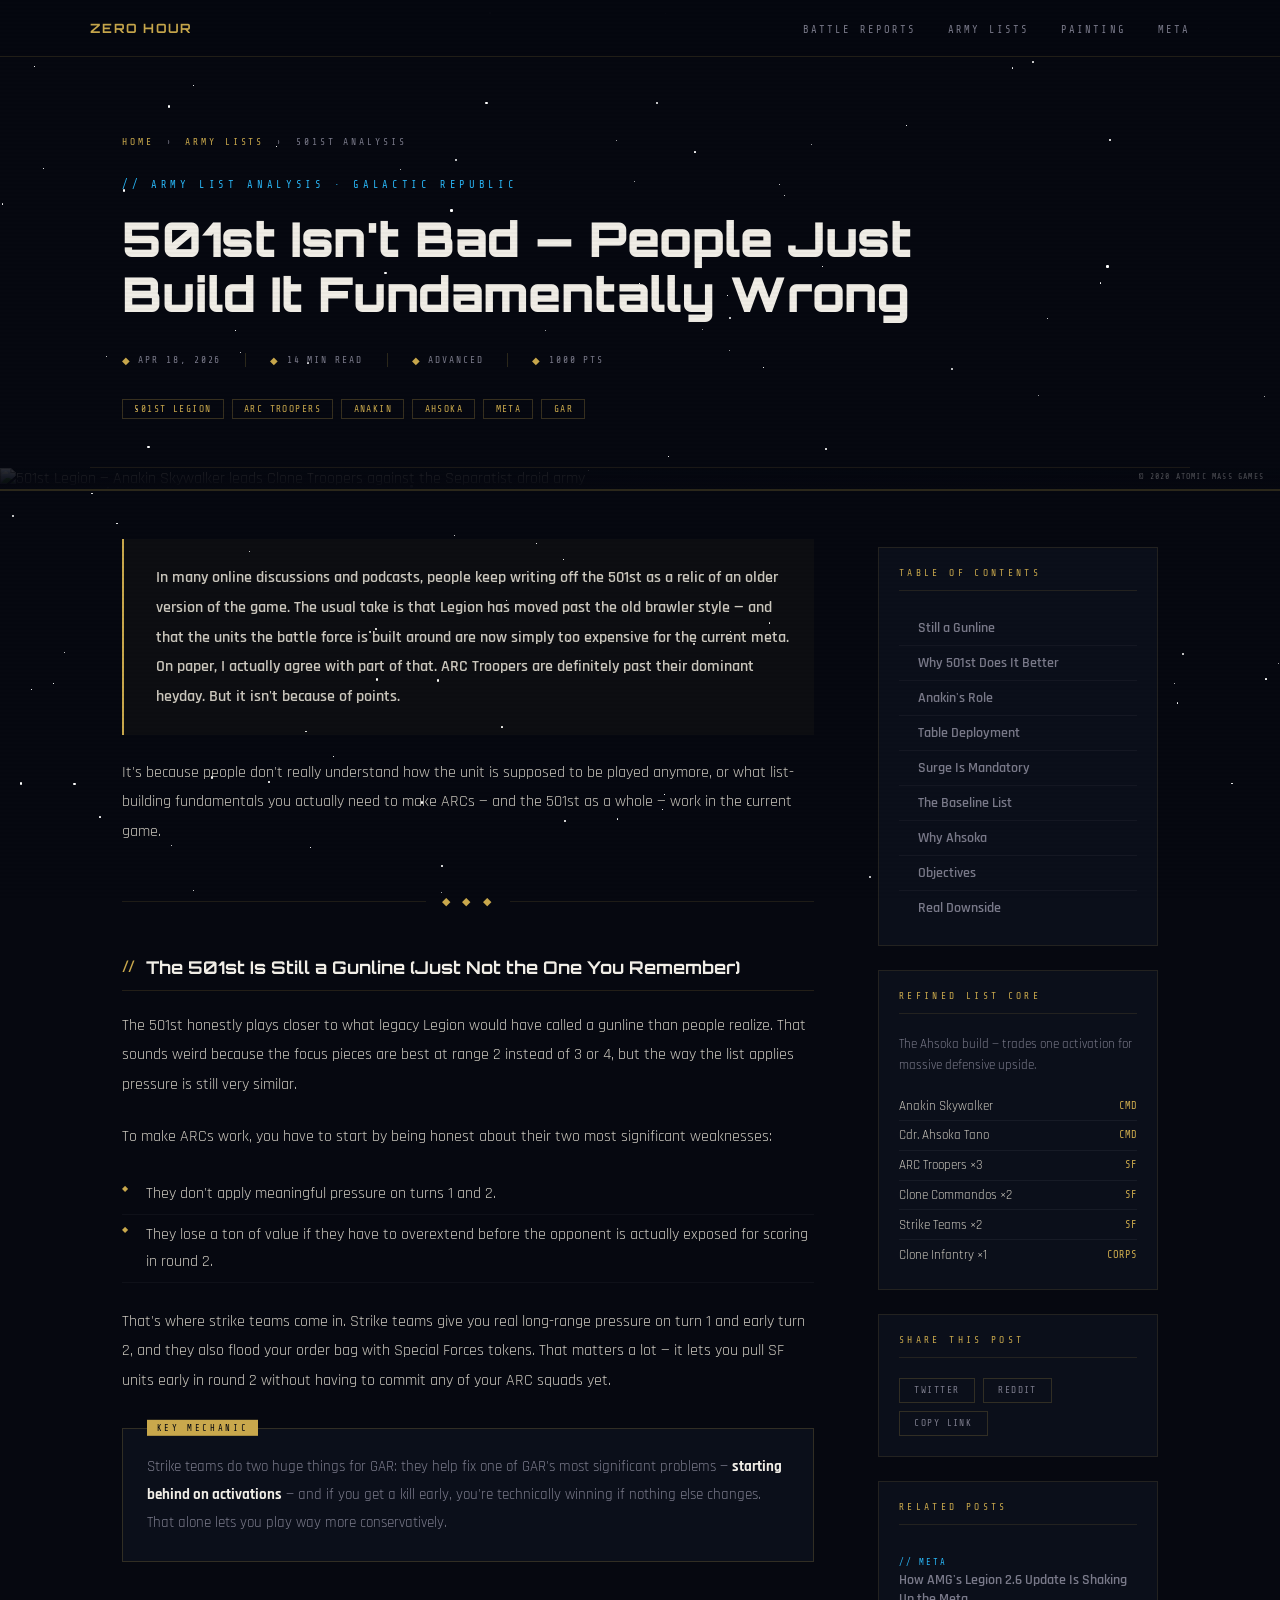
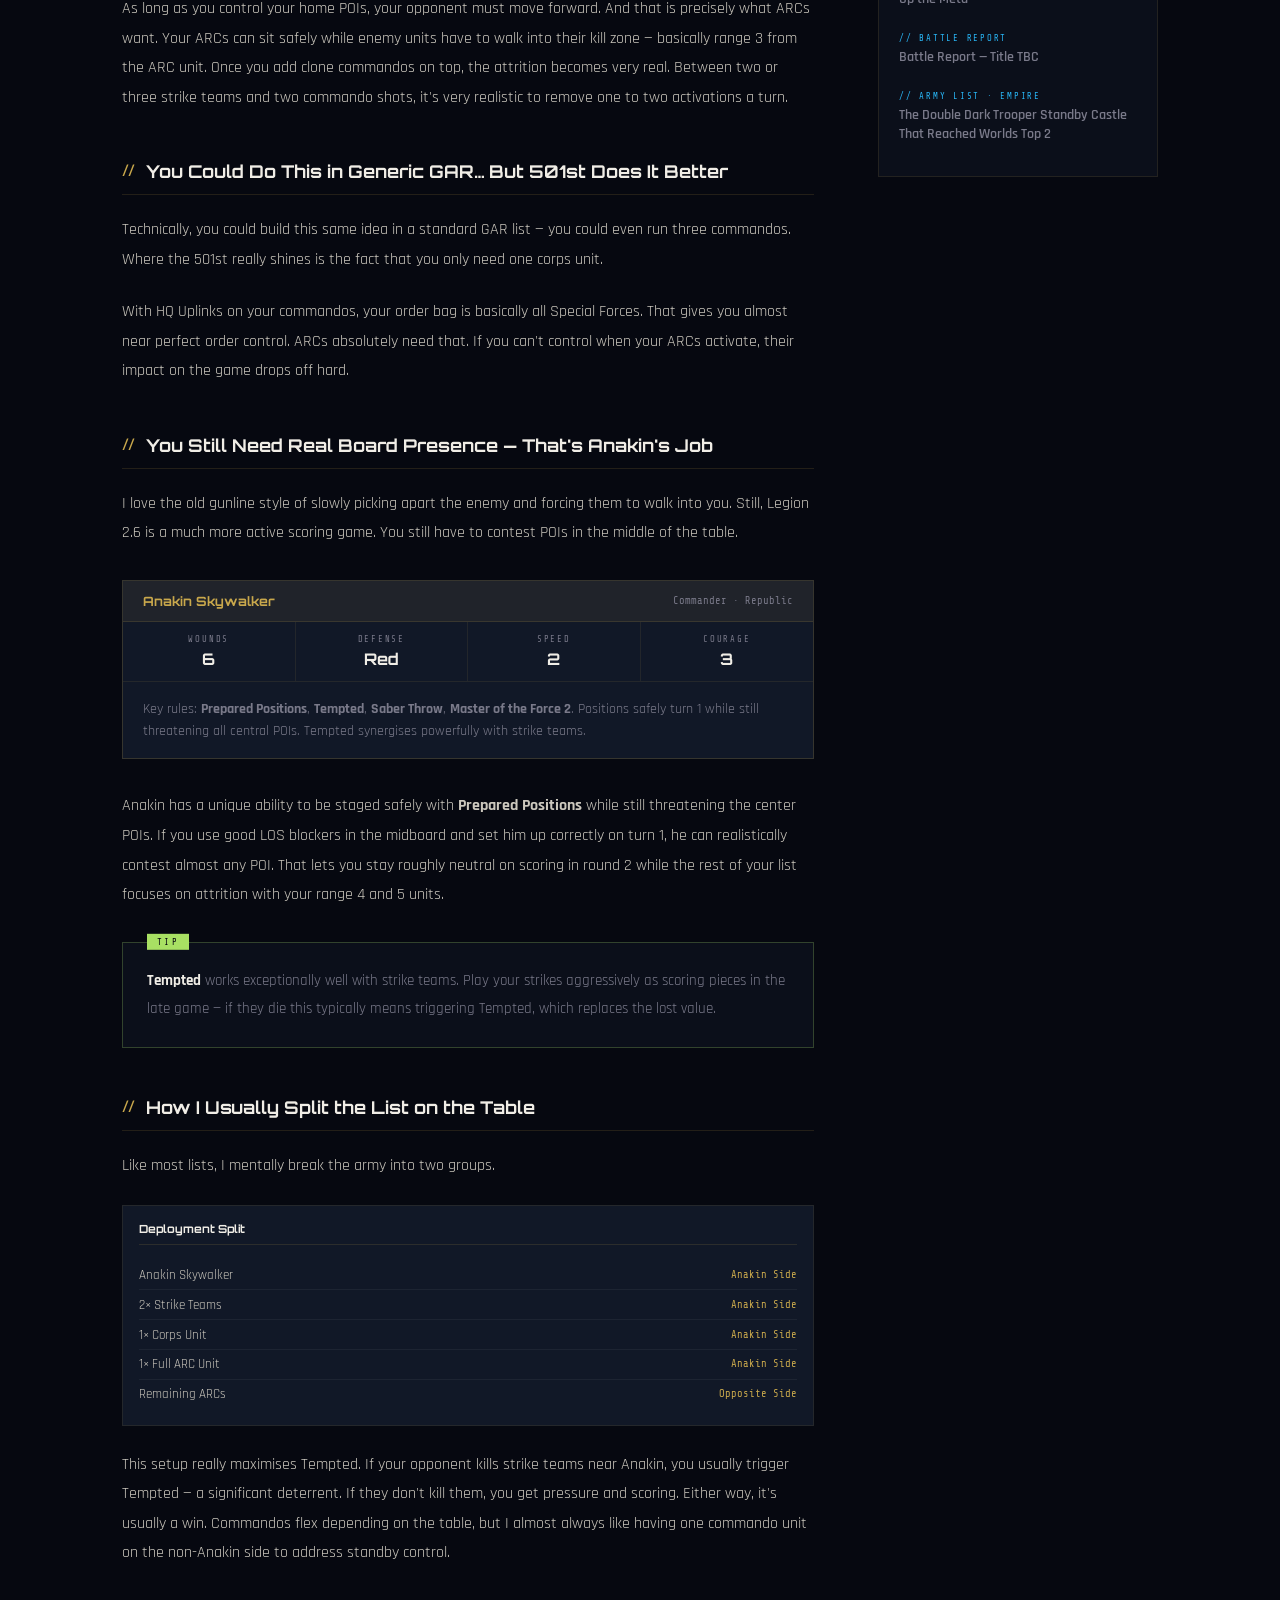
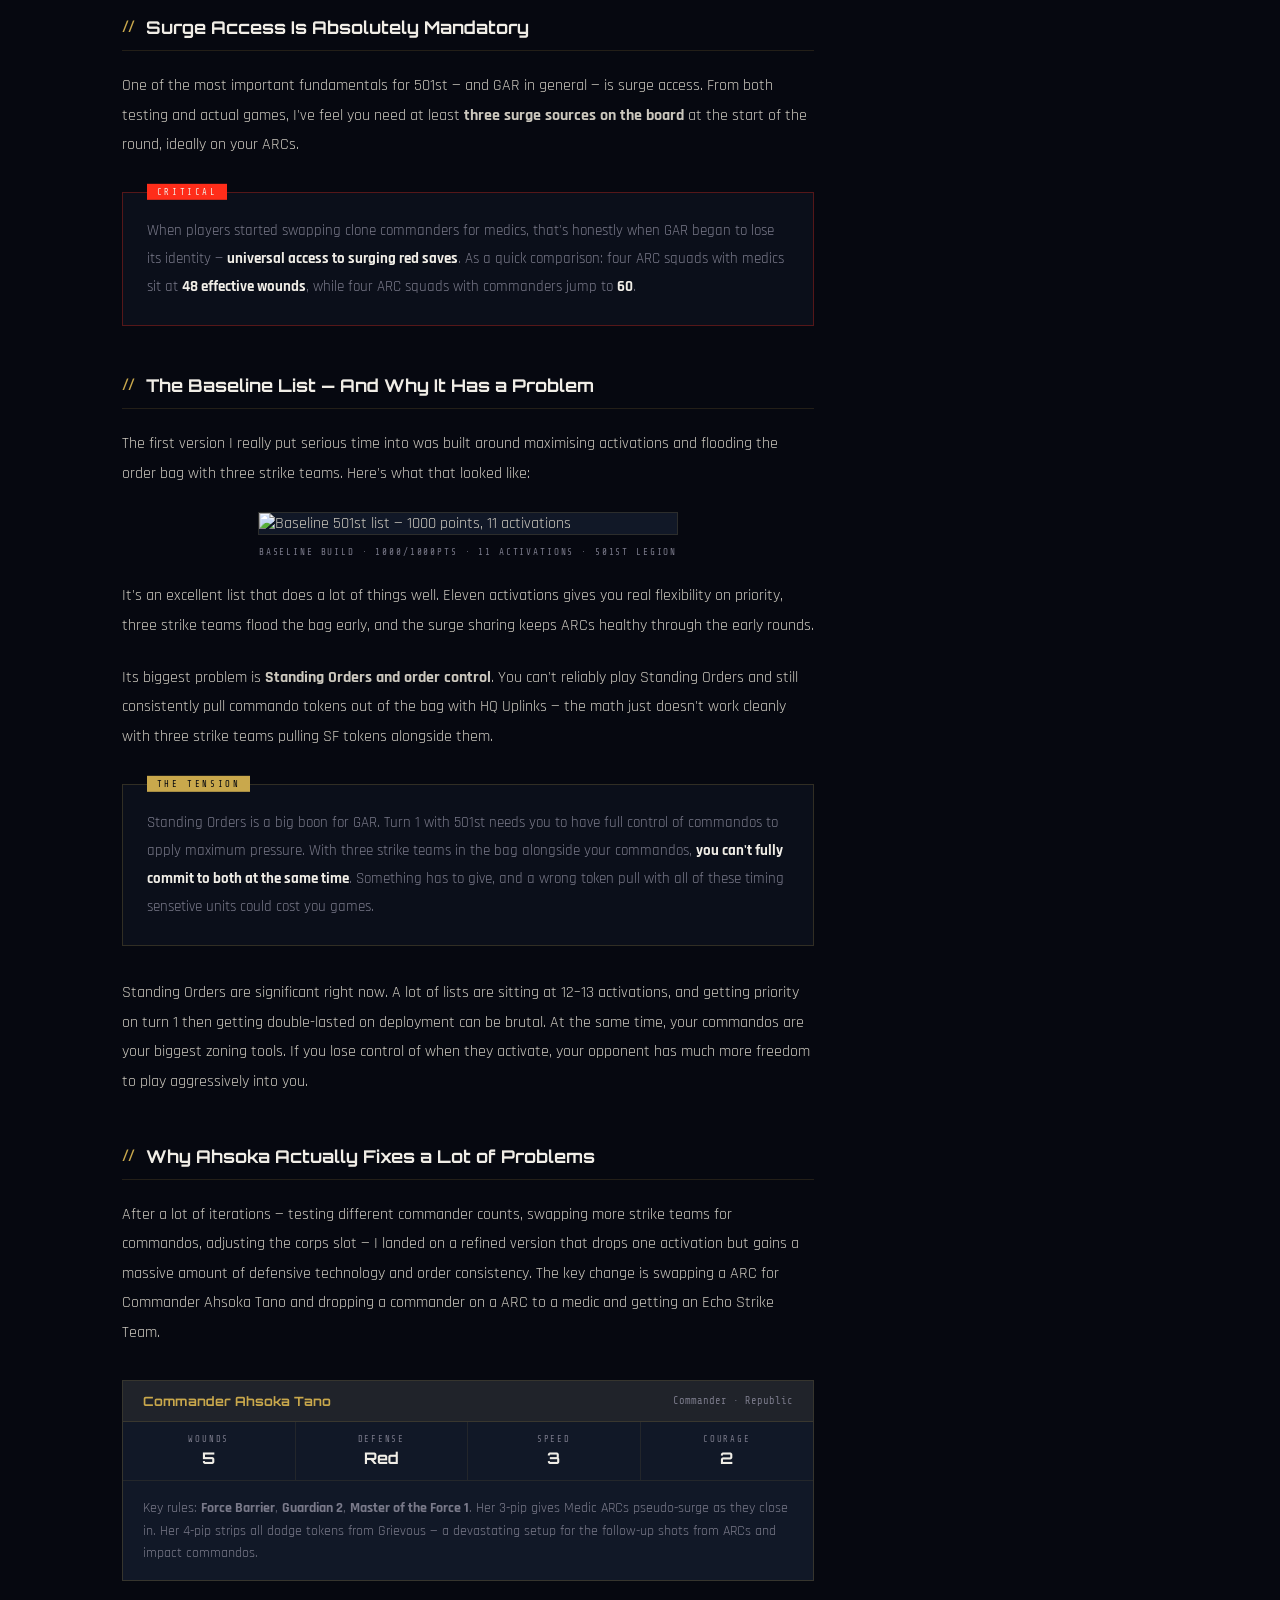
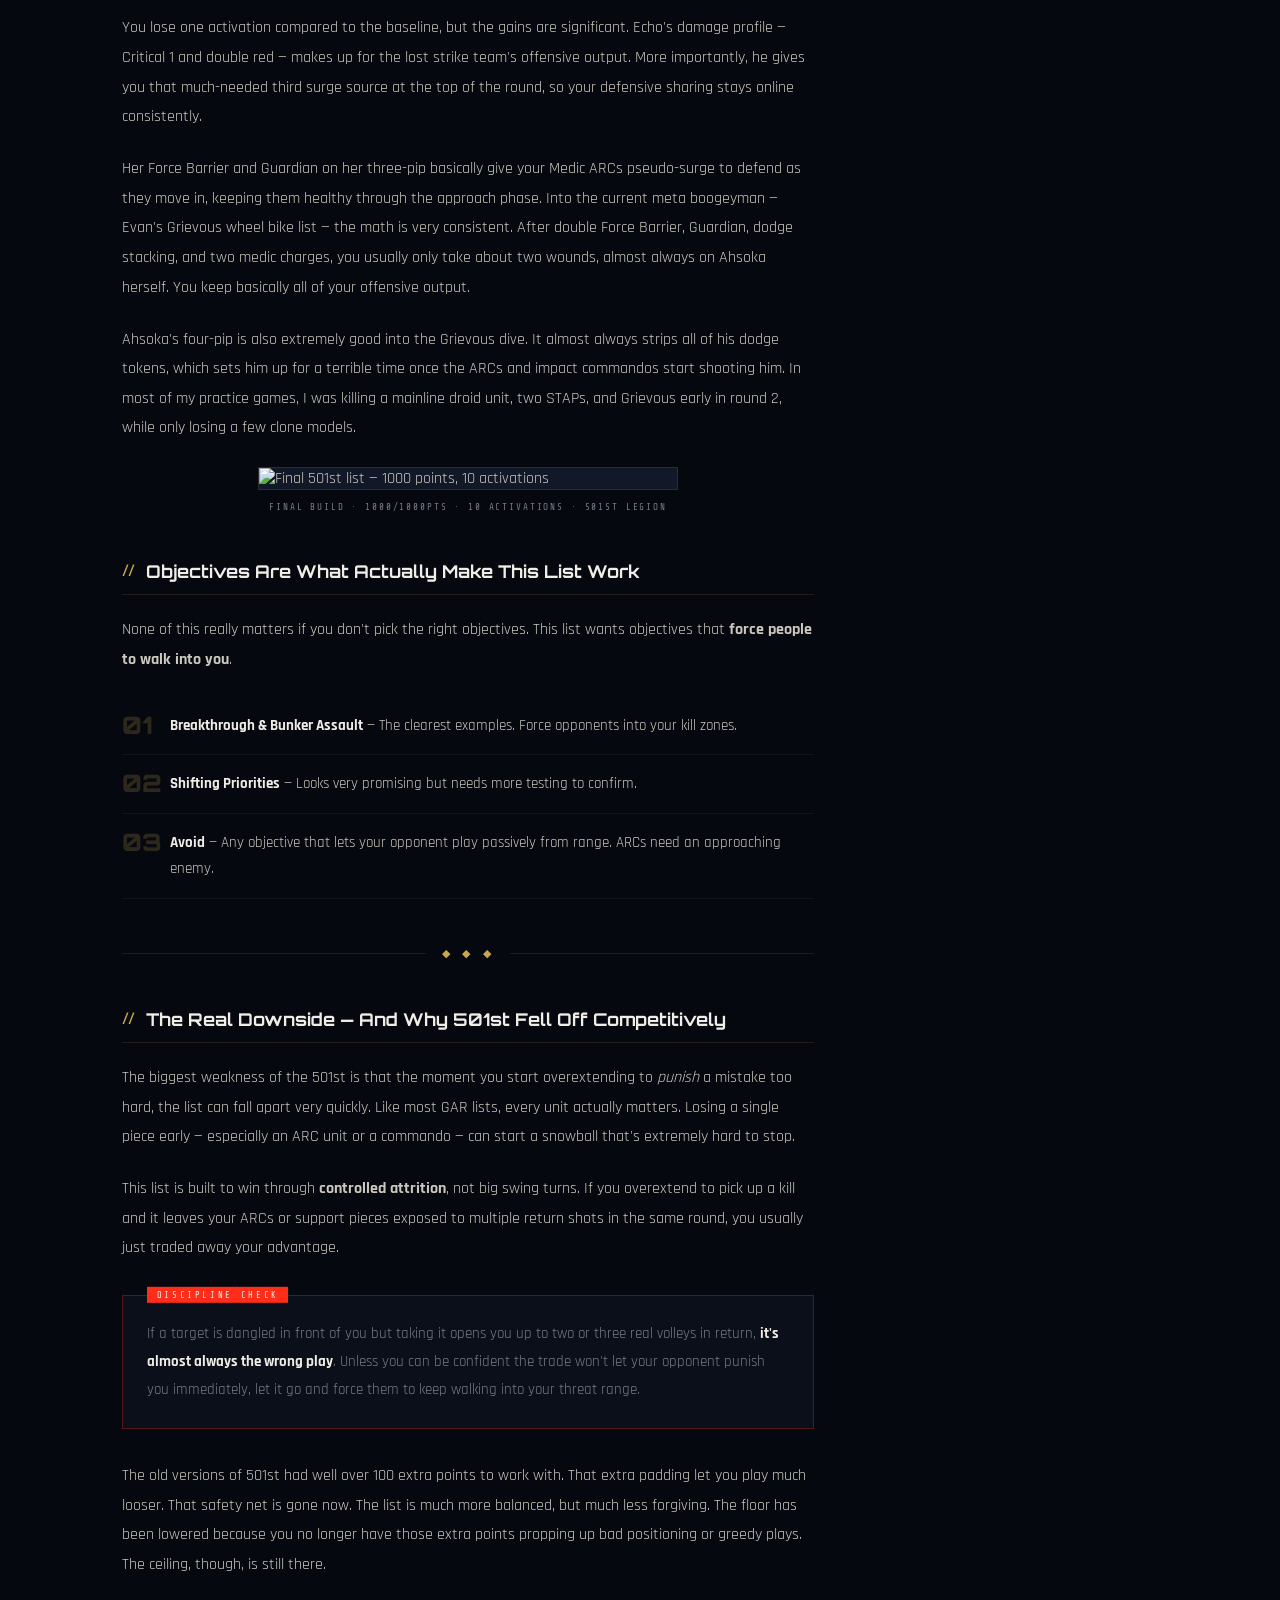
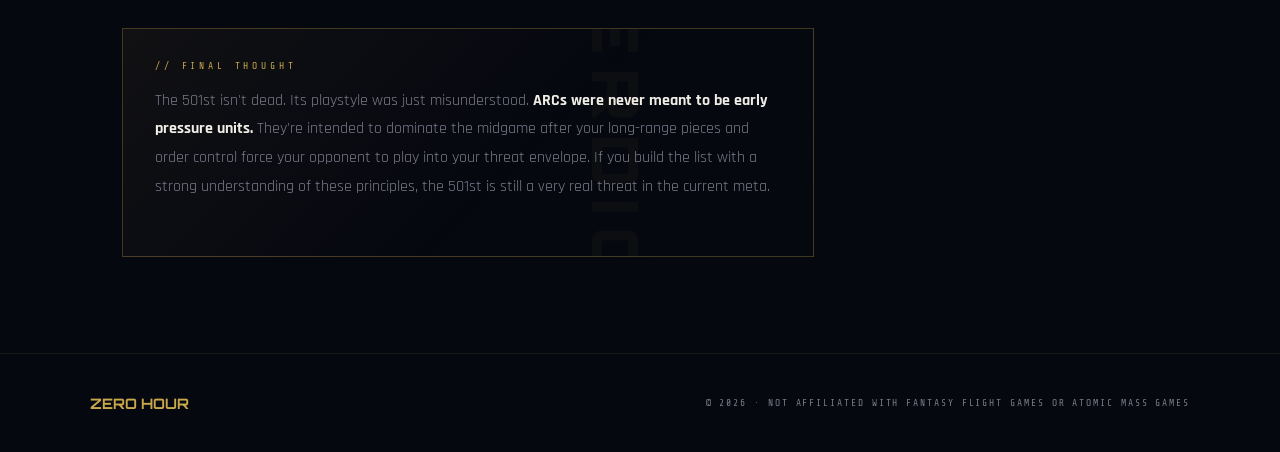
==== commit 56bacb51: "Update 501st-article.html" ====
--- a/army-lists/501st-article.html
+++ b/army-lists/501st-article.html
@@ -197,7 +197,7 @@
 
     <div class="list-image-wrap">
       <img src="../assets/list-images/501st HQ v2.jpg" alt="Final 501st list — 1000 points, 10 activations">
-      <div class="list-image-caption">Baseline build · 1000/1000pts · 11 Activations · 501st Legion</div>
+      <div class="list-image-caption">Final build · 1000/1000pts · 10 Activations · 501st Legion</div>
     </div>
     
     <h2 id="objectives">Objectives Are What Actually Make This List Work</h2>
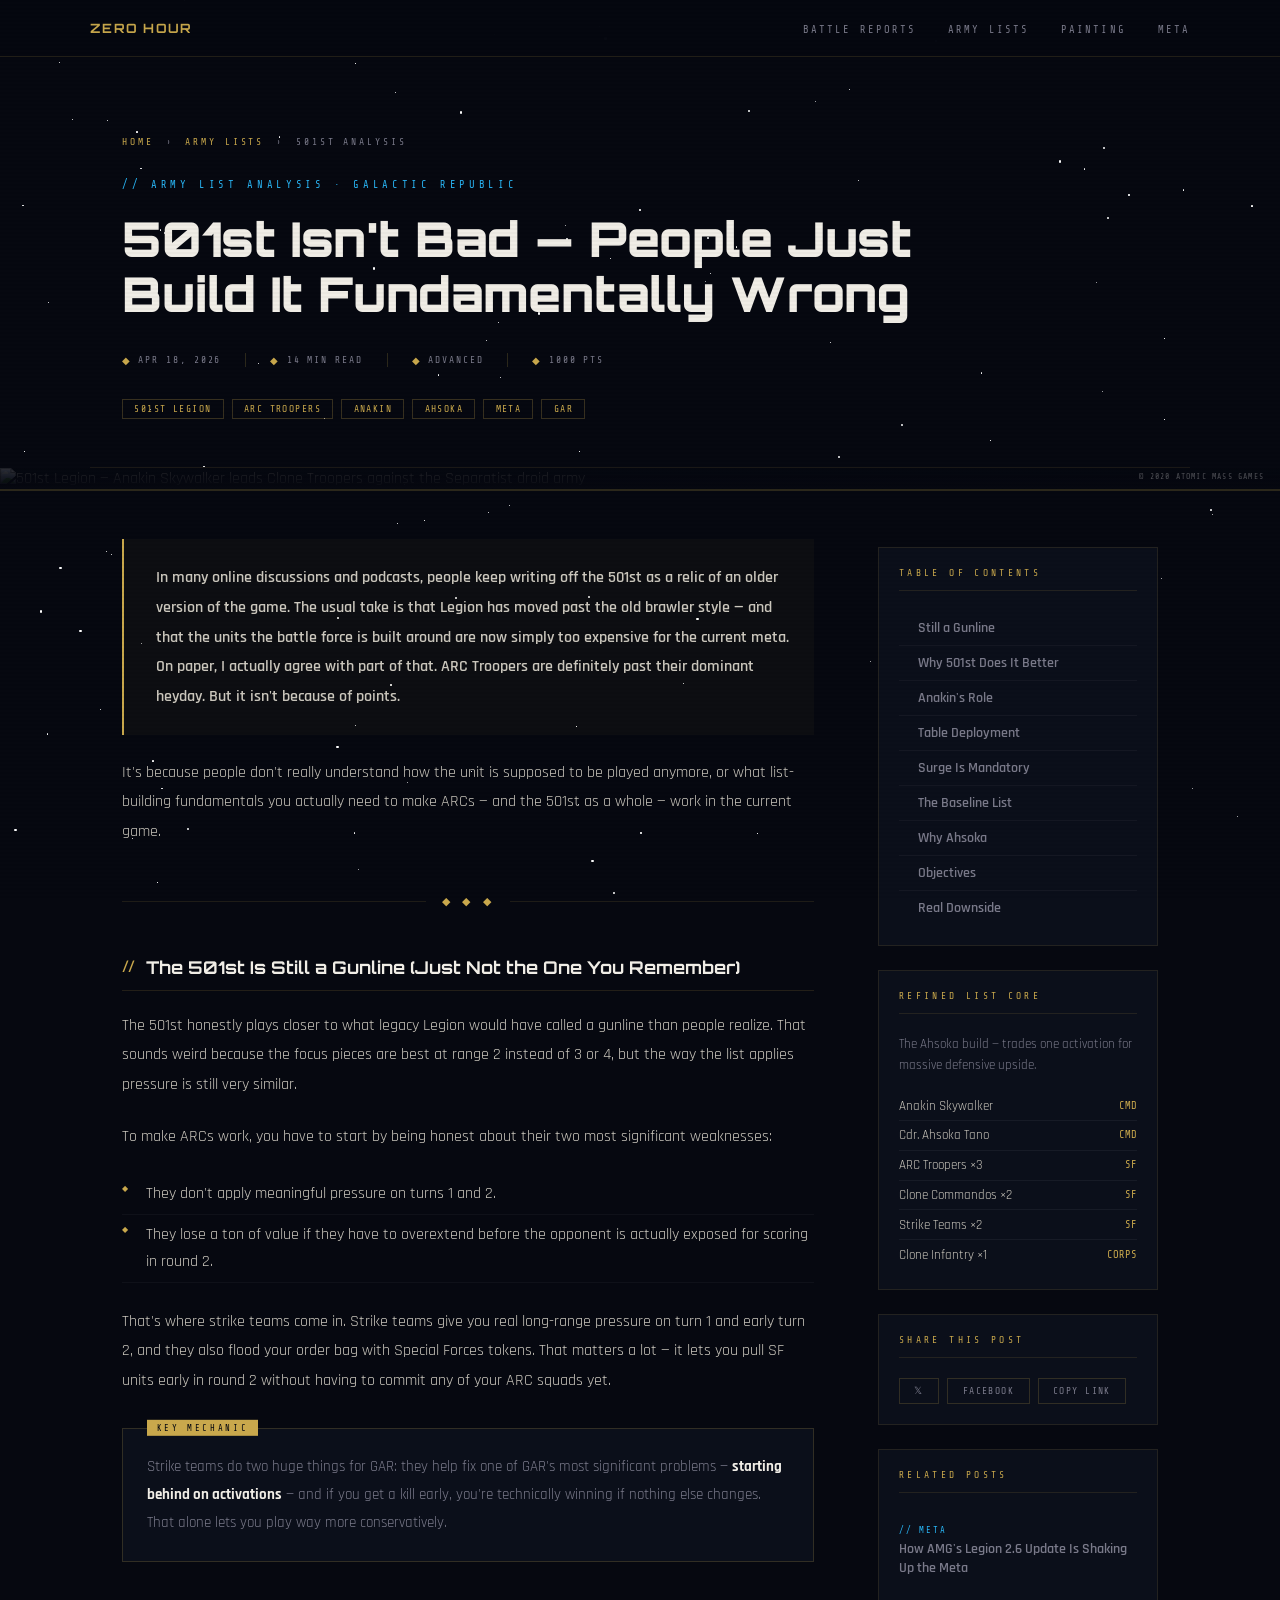
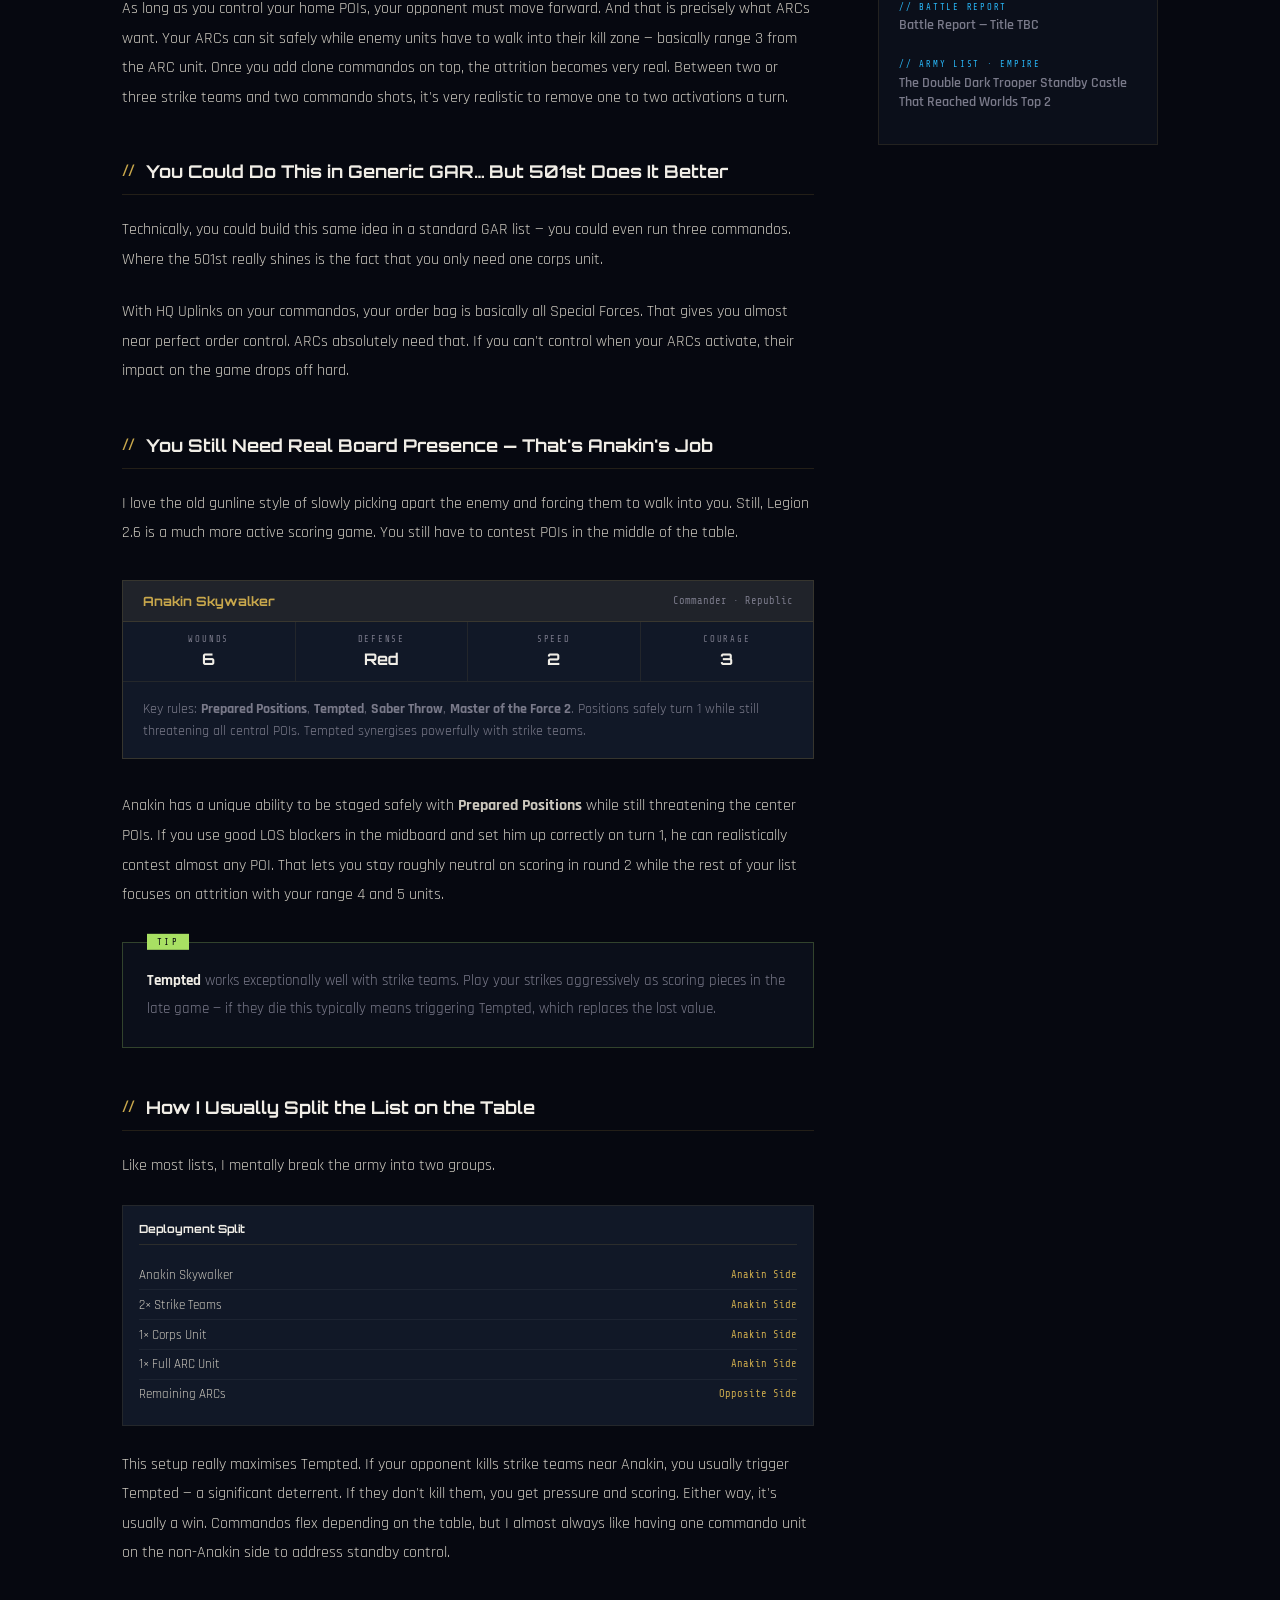
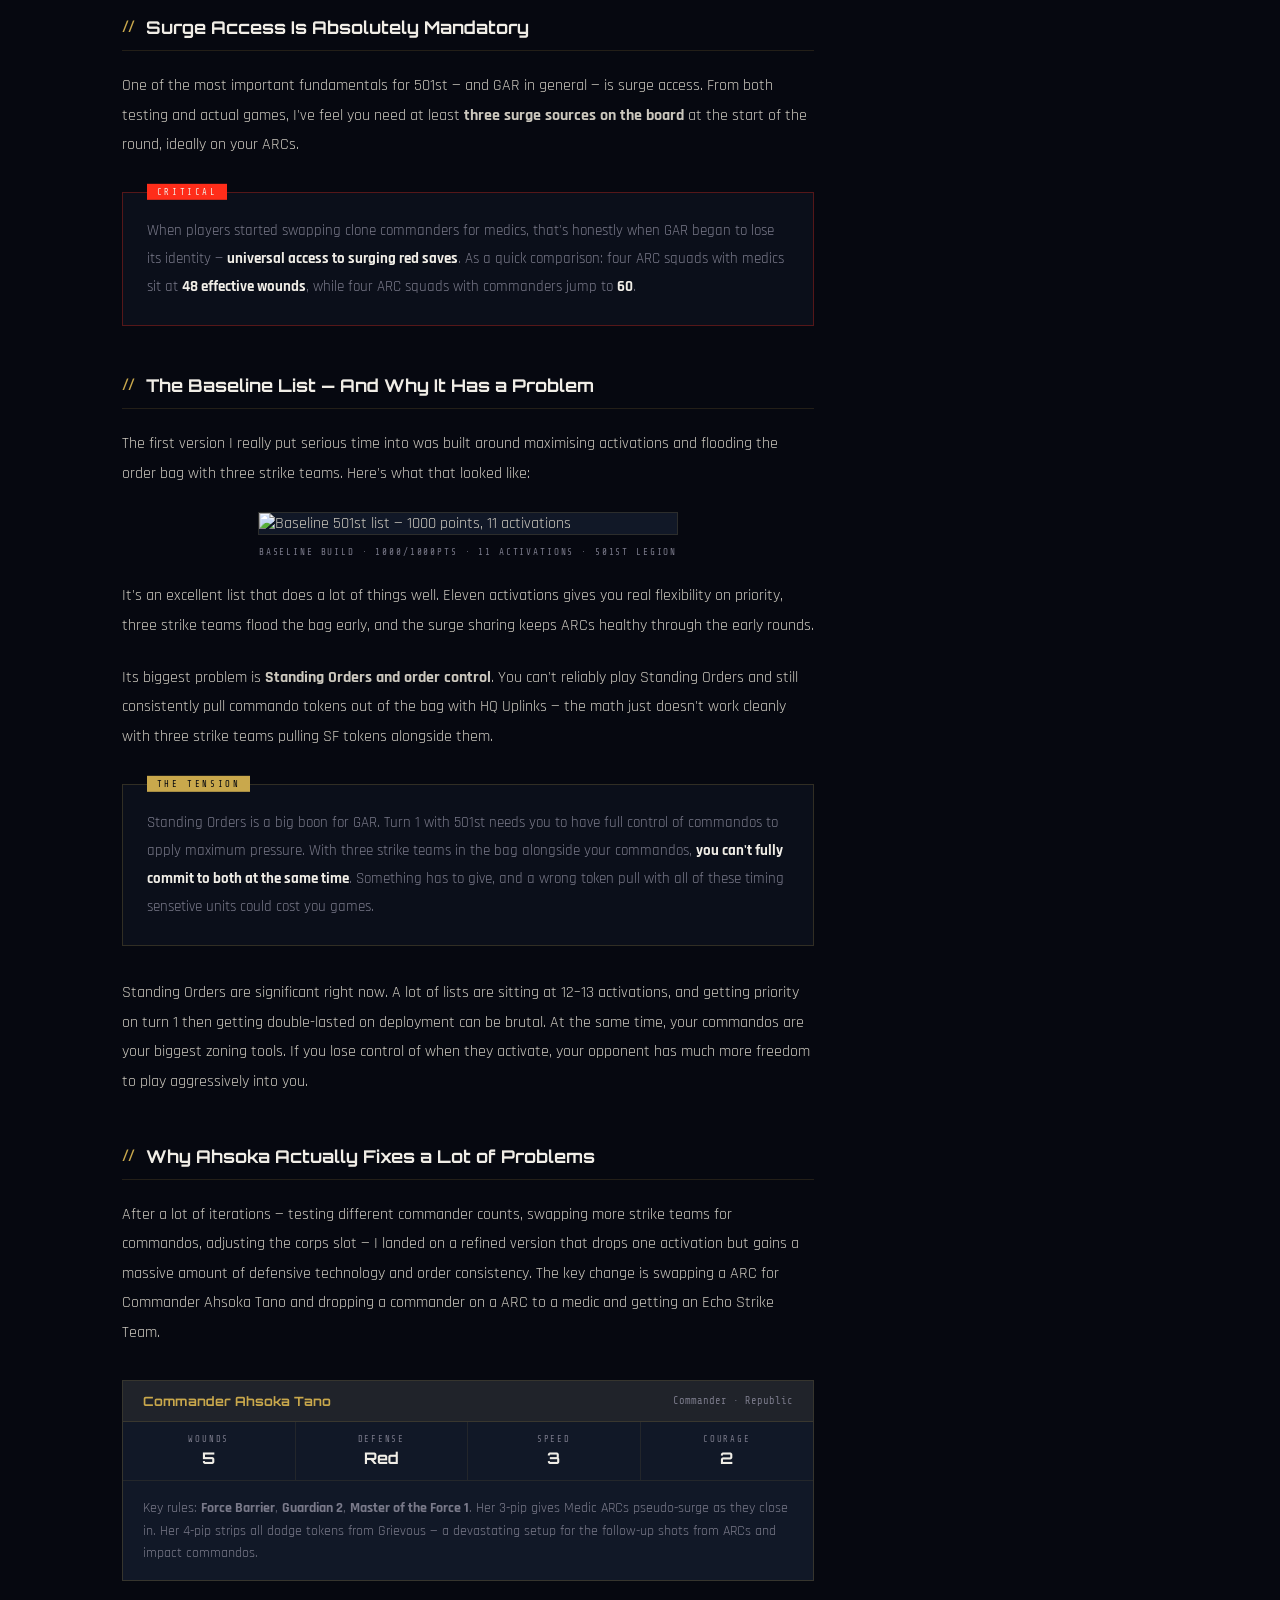
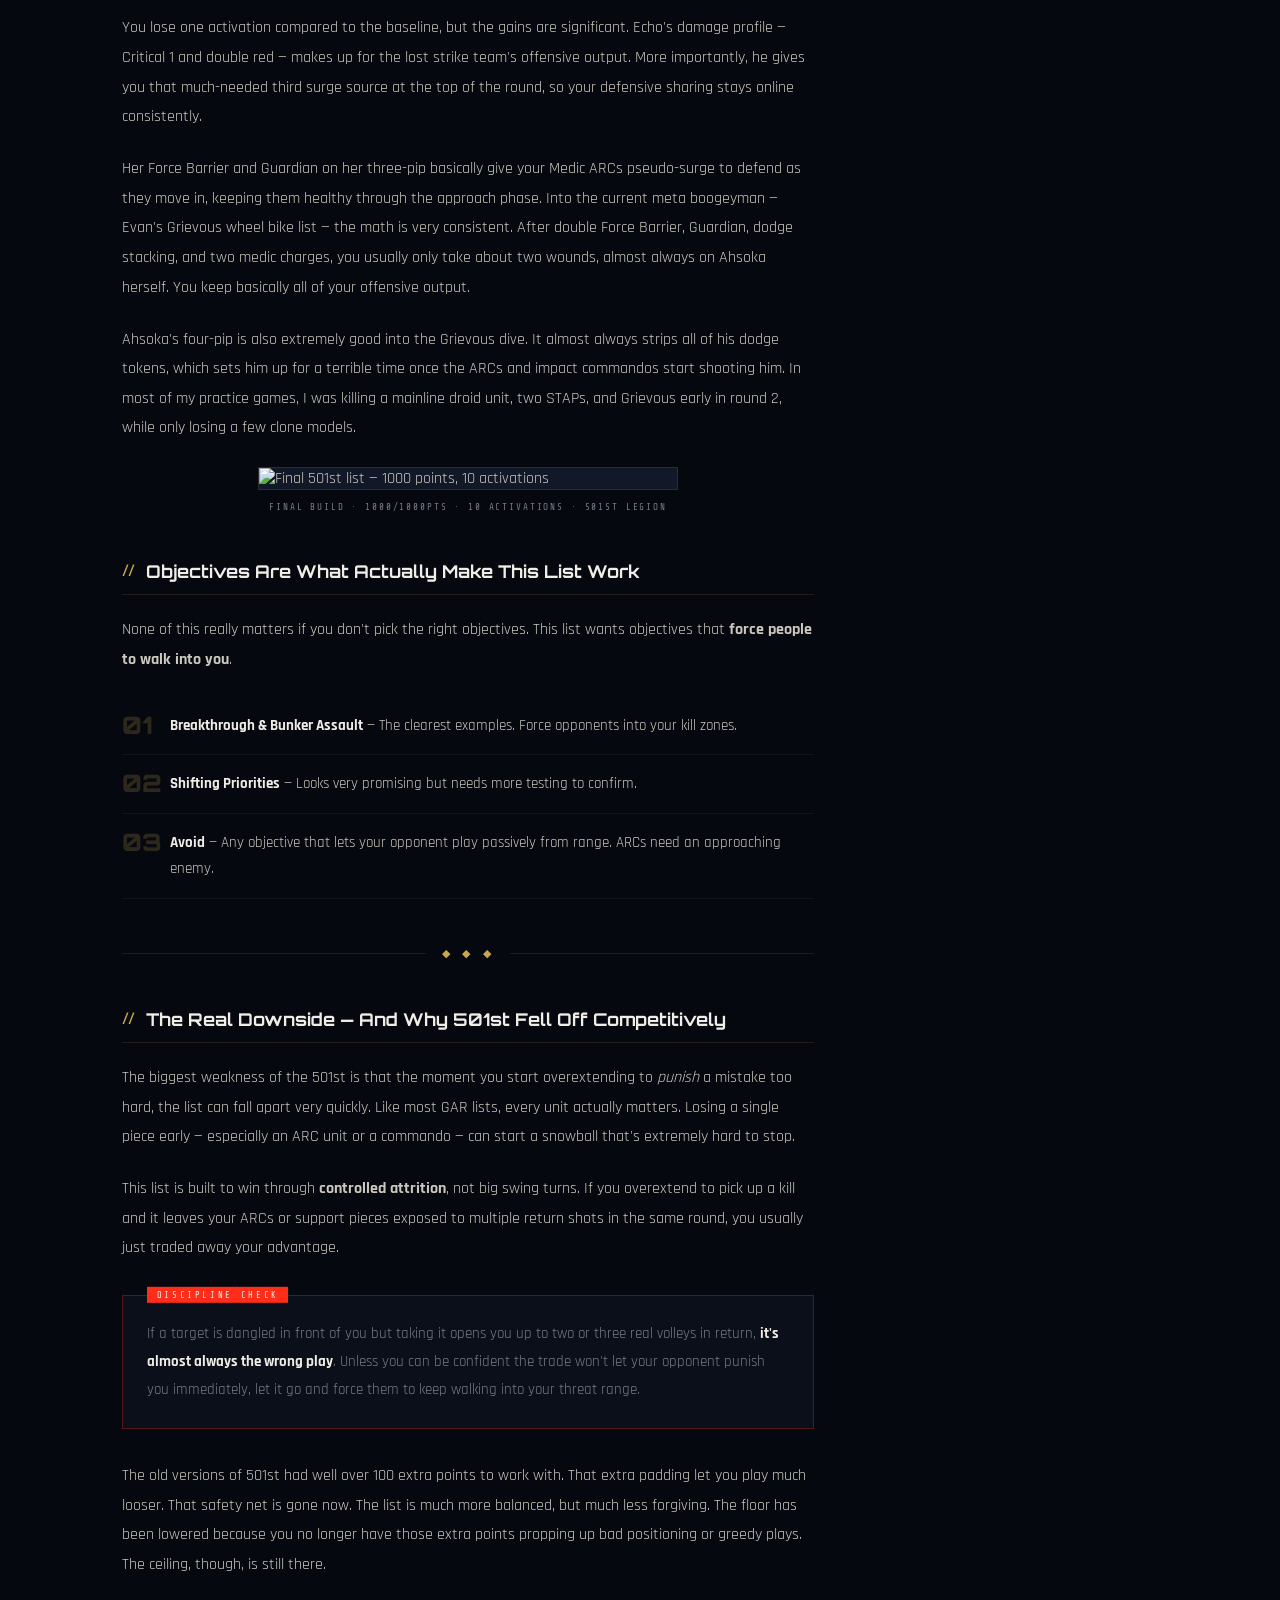
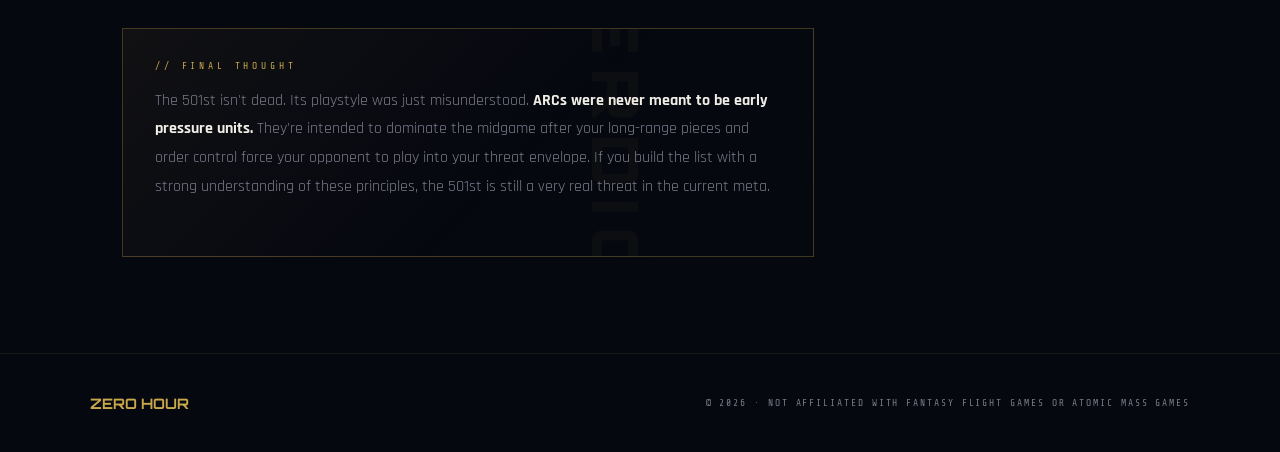
==== commit c8aaf911: "Add files via upload" ====
--- a/army-lists/501st-article.html
+++ b/army-lists/501st-article.html
@@ -273,9 +273,9 @@
     <div class="sidebar-widget">
       <div class="widget-label">Share This Post</div>
       <div class="share-row">
-        <button class="share-btn">Twitter</button>
-        <button class="share-btn">Reddit</button>
-        <button class="share-btn">Copy Link</button>
+        <button class="share-btn" id="share-x">𝕏</button>
+        <button class="share-btn" id="share-facebook">Facebook</button>
+        <button class="share-btn" id="share-copy">Copy Link</button>
       </div>
     </div>
 
@@ -335,6 +335,26 @@
     el.style.transition = 'opacity 0.5s ease, transform 0.5s ease';
     obs.observe(el);
   });
+  // Share buttons
+  const pageUrl = encodeURIComponent(window.location.href);
+  const pageTitle = encodeURIComponent(document.title);
+
+  document.getElementById('share-x').addEventListener('click', () => {
+    window.open(`https://twitter.com/intent/tweet?url=${pageUrl}&text=${pageTitle}`, '_blank');
+  });
+
+  document.getElementById('share-facebook').addEventListener('click', () => {
+    window.open(`https://www.facebook.com/sharer/sharer.php?u=${pageUrl}`, '_blank');
+  });
+
+  document.getElementById('share-copy').addEventListener('click', () => {
+    navigator.clipboard.writeText(window.location.href).then(() => {
+      const btn = document.getElementById('share-copy');
+      btn.textContent = 'Copied!';
+      setTimeout(() => { btn.textContent = 'Copy Link'; }, 2000);
+    });
+  });
+
   const sections = document.querySelectorAll('[id]');
   const tocLinks = document.querySelectorAll('.toc-item a');
   window.addEventListener('scroll', () => {
